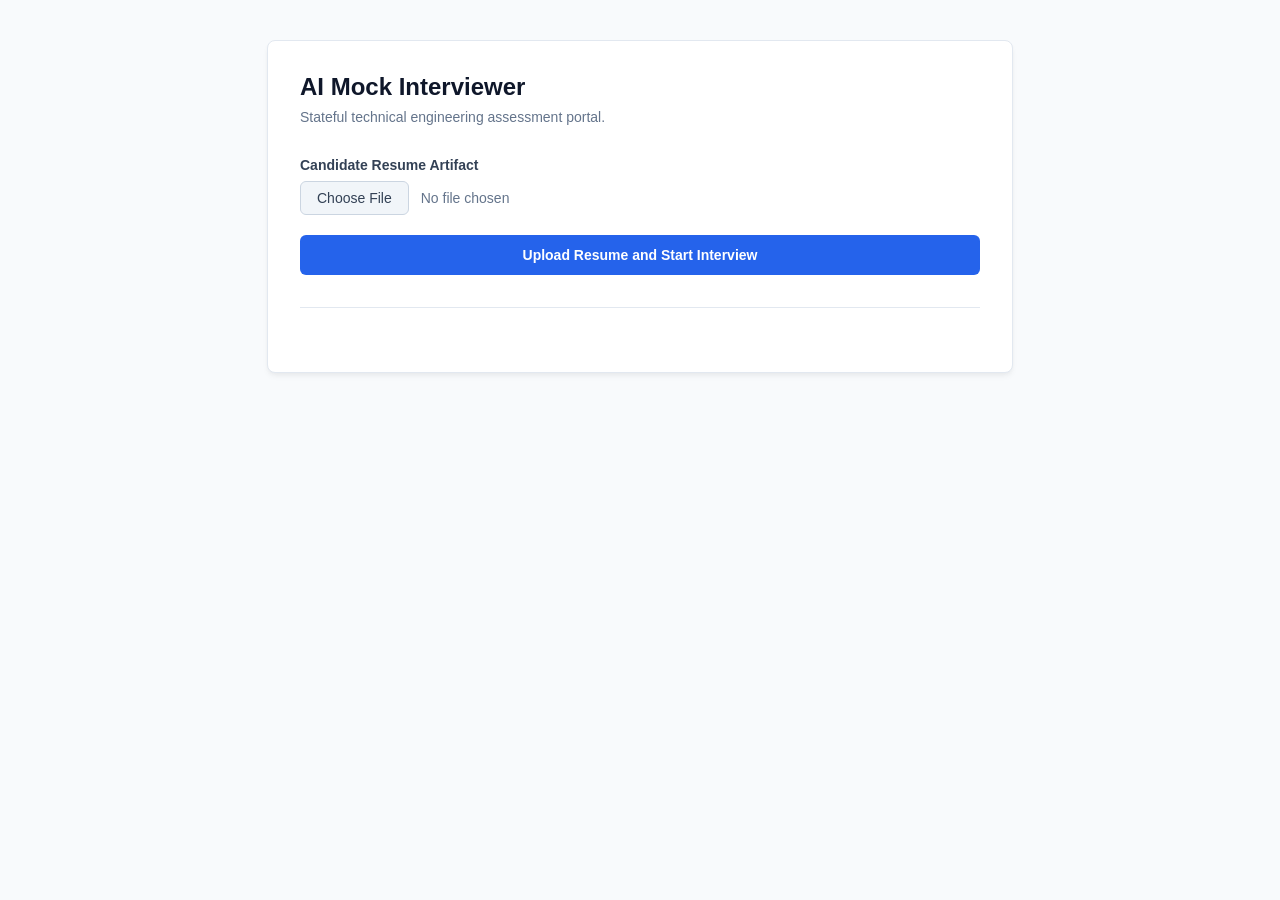
==== index.html @ ad9fdf31 "initial ui foundation" ====
<!DOCTYPE html>
<html lang="en">

<head>
    <meta charset="UTF-8">
    <meta name="viewport" content="width=device-width, initial-scale=1.0">
    <title>AI Mock Interviewer</title>
    <style>
        /* Base Page Setup */
        body {
            font-family: -apple-system, BlinkMacSystemFont, "Segoe UI", Roboto, Helvetica, Arial, sans-serif;
            background-color: #f8fafc;
            color: #1e293b;
            margin: 0;
            padding: 40px 20px;
            display: flex;
            justify-content: center;
        }

        /* Centered Workspace Container */
        .container {
            width: 100%;
            max-width: 680px;
            background-color: #ffffff;
            border: 1px solid #e2e8f0;
            border-radius: 8px;
            box-shadow: 0 4px 6px -1px rgba(0, 0, 0, 0.05), 0 2px 4px -1px rgba(0, 0, 0, 0.03);
            padding: 32px;
        }

        /* Typography */
        h1 {
            color: #0f172a;
            font-size: 24px;
            font-weight: 700;
            margin-top: 0;
            margin-bottom: 8px;
        }

        .subtitle {
            color: #64748b;
            font-size: 14px;
            margin-bottom: 32px;
        }

        h2 {
            color: #1e3a8a;
            font-size: 16px;
            font-weight: 600;
            margin-top: 0;
            margin-bottom: 20px;
            text-transform: uppercase;
            letter-spacing: 0.05em;
        }

        /* Form Layout Mechanics */
        .form-group {
            margin-bottom: 20px;
        }

        label {
            display: block;
            font-size: 14px;
            font-weight: 600;
            color: #334155;
            margin-bottom: 8px;
        }

        /* Form Control Inputs */
        input[type="text"],
        textarea {
            width: 100%;
            padding: 10px 14px;
            border: 1px solid #cbd5e1;
            border-radius: 6px;
            background-color: #ffffff;
            color: #0f172a;
            font-size: 14px;
            box-sizing: border-box;
        }

        input[type="text"]:focus,
        textarea:focus {
            outline: none;
            border-color: #2563eb;
        }

        /* File Upload Area styling */
        input[type="file"] {
            display: block;
            width: 100%;
            font-size: 14px;
            color: #64748b;
        }

        input[type="file"]::file-selector-button {
            border: 1px solid #cbd5e1;
            padding: 8px 16px;
            border-radius: 6px;
            background-color: #f1f5f9;
            color: #334155;
            font-weight: 500;
            cursor: pointer;
            margin-right: 12px;
        }

        input[type="file"]::file-selector-button:hover {
            background-color: #e2e8f0;
        }

        /* Action Buttons */
        .btn-primary {
            width: 100%;
            background-color: #2563eb;
            color: #ffffff;
            border: none;
            padding: 12px 24px;
            font-size: 14px;
            font-weight: 600;
            border-radius: 6px;
            cursor: pointer;
        }

        .btn-primary:hover {
            background-color: #1d4ed8;
        }

        /* Structural Divider */
        hr {
            border: 0;
            height: 1px;
            background-color: #e2e8f0;
            margin: 32px 0;
        }

        /* Active Chat Terminal styling */
        .chat-container {
            border: 1px solid #e2e8f0;
            border-radius: 6px;
            background-color: #f8fafc;
            height: 350px;
            padding: 16px;
            overflow-y: auto;
            margin-bottom: 20px;
        }

        .session-info {
            font-size: 13px;
            color: #64748b;
            margin-bottom: 16px;
            background-color: #eff6ff;
            border: 1px solid #bfdbfe;
            padding: 8px 12px;
            border-radius: 6px;
            display: inline-block;
        }
    </style>
</head>

<body>

    <div class="container">
        <h1>AI Mock Interviewer</h1>
        <div class="subtitle">Stateful technical engineering assessment portal.</div>

        <!-- Setup Step Section -->
        <div id="setup-section">

            <div class="form-group">
                <label for="resume-file">Candidate Resume Artifact</label>
                <input type="file" id="resume-file" accept=".pdf">
            </div>

            <button type="button" class="btn-primary" id="upload-btn">Upload Resume and Start Interview</button>
        </div>

        <hr>





    </div>

</body>

</html>
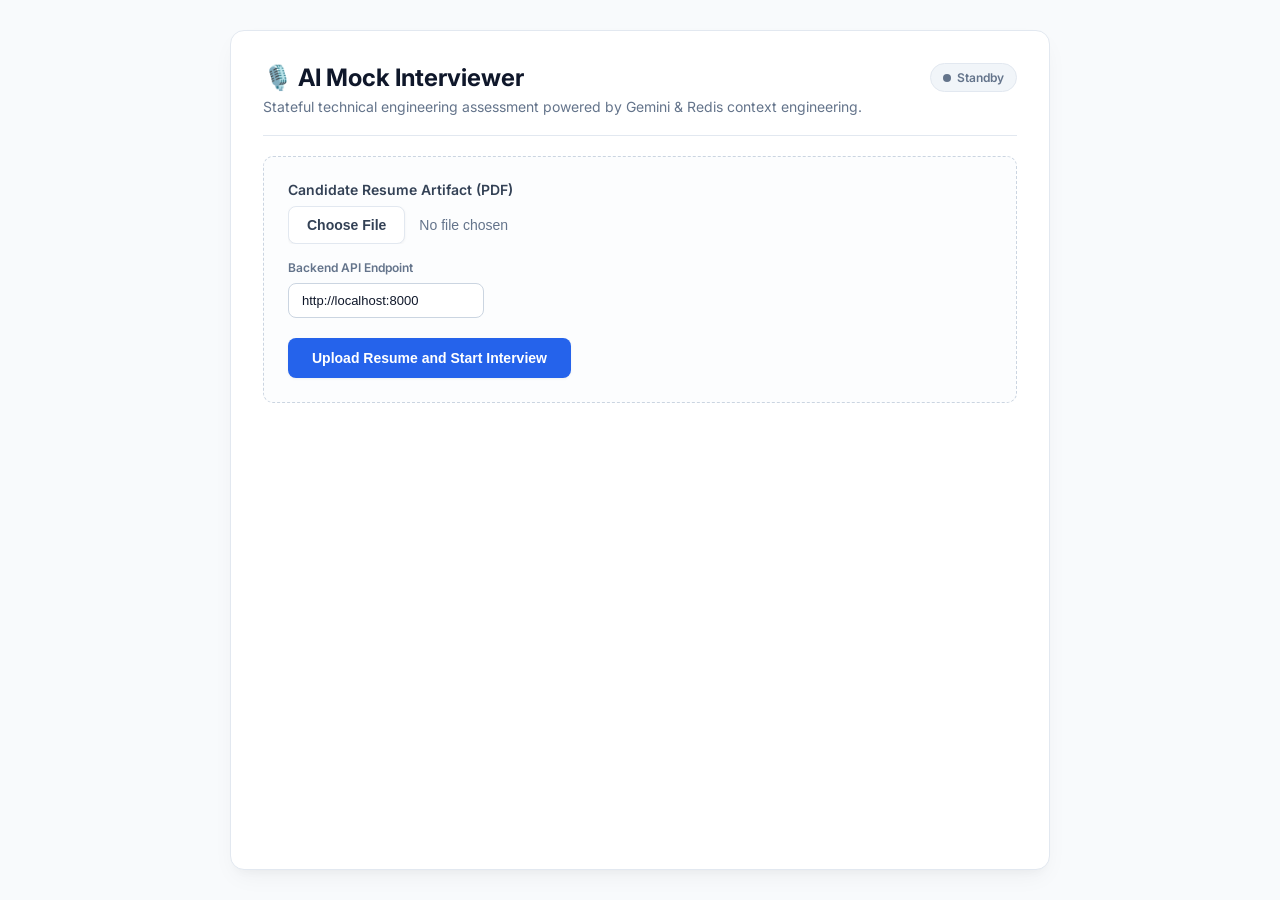
==== commit 6f1d155e: "convert to dynamic interface" ====
--- a/index.html
+++ b/index.html
@@ -4,58 +4,154 @@
 <head>
     <meta charset="UTF-8">
     <meta name="viewport" content="width=device-width, initial-scale=1.0">
-    <title>AI Mock Interviewer</title>
+    <title>AI Mock Interviewer | Stateful Technical Assessment</title>
+    <link rel="preconnect" href="https://fonts.googleapis.com">
+    <link rel="preconnect" href="https://fonts.gstatic.com" crossorigin>
+    <link href="https://fonts.googleapis.com/css2?family=Inter:wght@400;500;600;700&family=JetBrains+Mono:wght@400;500&display=swap" rel="stylesheet">
     <style>
-        /* Base Page Setup */
+        :root {
+            --bg-page: #f8fafc;
+            --card-bg: #ffffff;
+            --text-main: #0f172a;
+            --text-muted: #64748b;
+            --border-color: #e2e8f0;
+            --primary: #2563eb;
+            --primary-hover: #1d4ed8;
+            --primary-light: #eff6ff;
+            --primary-border: #bfdbfe;
+            --accent-green: #10b981;
+            --accent-green-bg: #ecfdf5;
+            --danger: #ef4444;
+            --danger-bg: #fef2f2;
+            --ai-bubble-bg: #ffffff;
+            --user-bubble-bg: #2563eb;
+            --user-bubble-text: #ffffff;
+            --radius-md: 10px;
+            --radius-lg: 14px;
+            --shadow-sm: 0 1px 3px rgba(0, 0, 0, 0.05);
+            --shadow-md: 0 10px 25px -5px rgba(0, 0, 0, 0.05), 0 8px 10px -6px rgba(0, 0, 0, 0.03);
+        }
+
+        * {
+            box-sizing: border-box;
+        }
+
         body {
-            font-family: -apple-system, BlinkMacSystemFont, "Segoe UI", Roboto, Helvetica, Arial, sans-serif;
-            background-color: #f8fafc;
-            color: #1e293b;
+            font-family: 'Inter', -apple-system, BlinkMacSystemFont, "Segoe UI", Roboto, sans-serif;
+            background-color: var(--bg-page);
+            color: var(--text-main);
             margin: 0;
-            padding: 40px 20px;
+            padding: 30px 16px;
             display: flex;
             justify-content: center;
-        }
-
-        /* Centered Workspace Container */
+            min-height: 100vh;
+        }
+
         .container {
             width: 100%;
-            max-width: 680px;
-            background-color: #ffffff;
-            border: 1px solid #e2e8f0;
-            border-radius: 8px;
-            box-shadow: 0 4px 6px -1px rgba(0, 0, 0, 0.05), 0 2px 4px -1px rgba(0, 0, 0, 0.03);
+            max-width: 820px;
+            background-color: var(--card-bg);
+            border: 1px solid var(--border-color);
+            border-radius: var(--radius-lg);
+            box-shadow: var(--shadow-md);
             padding: 32px;
-        }
-
-        /* Typography */
-        h1 {
-            color: #0f172a;
+            display: flex;
+            flex-direction: column;
+            gap: 20px;
+        }
+
+        /* Header Area */
+        .header {
+            display: flex;
+            justify-content: space-between;
+            align-items: flex-start;
+            flex-wrap: wrap;
+            gap: 12px;
+            border-bottom: 1px solid var(--border-color);
+            padding-bottom: 20px;
+        }
+
+        .header-content h1 {
+            color: var(--text-main);
             font-size: 24px;
             font-weight: 700;
-            margin-top: 0;
-            margin-bottom: 8px;
-        }
-
-        .subtitle {
-            color: #64748b;
+            margin: 0 0 6px 0;
+            display: flex;
+            align-items: center;
+            gap: 10px;
+        }
+
+        .header-content .subtitle {
+            color: var(--text-muted);
             font-size: 14px;
-            margin-bottom: 32px;
-        }
-
-        h2 {
-            color: #1e3a8a;
-            font-size: 16px;
+            margin: 0;
+        }
+
+        .status-pill {
+            display: inline-flex;
+            align-items: center;
+            gap: 6px;
+            font-size: 12px;
             font-weight: 600;
-            margin-top: 0;
-            margin-bottom: 20px;
-            text-transform: uppercase;
-            letter-spacing: 0.05em;
-        }
-
-        /* Form Layout Mechanics */
+            padding: 6px 12px;
+            border-radius: 9999px;
+            background: #f1f5f9;
+            color: var(--text-muted);
+            border: 1px solid var(--border-color);
+        }
+
+        .status-pill.connected {
+            background: var(--accent-green-bg);
+            color: #065f46;
+            border-color: #a7f3d0;
+        }
+
+        .status-dot {
+            width: 8px;
+            height: 8px;
+            border-radius: 50%;
+            background-color: currentColor;
+        }
+
+        /* Alert and Notification Box */
+        .alert {
+            padding: 12px 16px;
+            border-radius: var(--radius-md);
+            font-size: 13.5px;
+            display: flex;
+            align-items: center;
+            justify-content: space-between;
+            gap: 12px;
+        }
+
+        .alert.error {
+            background-color: var(--danger-bg);
+            border: 1px solid #fecaca;
+            color: #991b1b;
+        }
+
+        .alert.info {
+            background-color: var(--primary-light);
+            border: 1px solid var(--primary-border);
+            color: #1e40af;
+        }
+
+        /* Setup / Upload Section */
+        #setup-section {
+            background: #fcfdfe;
+            border: 1px dashed #cbd5e1;
+            border-radius: var(--radius-md);
+            padding: 24px;
+            transition: all 0.2s ease;
+        }
+
+        #setup-section.dragover {
+            border-color: var(--primary);
+            background: var(--primary-light);
+        }
+
         .form-group {
-            margin-bottom: 20px;
+            margin-bottom: 16px;
         }
 
         label {
@@ -66,93 +162,455 @@
             margin-bottom: 8px;
         }
 
-        /* Form Control Inputs */
-        input[type="text"],
-        textarea {
-            width: 100%;
-            padding: 10px 14px;
-            border: 1px solid #cbd5e1;
-            border-radius: 6px;
-            background-color: #ffffff;
-            color: #0f172a;
-            font-size: 14px;
-            box-sizing: border-box;
-        }
-
-        input[type="text"]:focus,
-        textarea:focus {
-            outline: none;
-            border-color: #2563eb;
-        }
-
-        /* File Upload Area styling */
+        .file-upload-wrapper {
+            position: relative;
+            display: flex;
+            align-items: center;
+            gap: 12px;
+            flex-wrap: wrap;
+        }
+
         input[type="file"] {
             display: block;
             width: 100%;
             font-size: 14px;
-            color: #64748b;
+            color: var(--text-muted);
         }
 
         input[type="file"]::file-selector-button {
+            border: 1px solid var(--border-color);
+            padding: 10px 18px;
+            border-radius: 8px;
+            background-color: #ffffff;
+            color: #334155;
+            font-weight: 600;
+            cursor: pointer;
+            margin-right: 14px;
+            transition: all 0.15s ease;
+            box-shadow: var(--shadow-sm);
+        }
+
+        input[type="file"]::file-selector-button:hover {
+            background-color: #f1f5f9;
+            border-color: #94a3b8;
+        }
+
+        .api-config-row {
+            display: flex;
+            gap: 12px;
+            margin-top: 12px;
+        }
+
+        .input-text {
+            flex: 1;
+            padding: 9px 13px;
             border: 1px solid #cbd5e1;
-            padding: 8px 16px;
-            border-radius: 6px;
-            background-color: #f1f5f9;
-            color: #334155;
-            font-weight: 500;
-            cursor: pointer;
-            margin-right: 12px;
-        }
-
-        input[type="file"]::file-selector-button:hover {
-            background-color: #e2e8f0;
-        }
-
-        /* Action Buttons */
+            border-radius: 8px;
+            background: #ffffff;
+            font-size: 13px;
+            color: var(--text-main);
+        }
+
+        .input-text:focus {
+            outline: none;
+            border-color: var(--primary);
+            box-shadow: 0 0 0 2px rgba(37, 99, 235, 0.15);
+        }
+
+        /* Buttons */
         .btn-primary {
-            width: 100%;
-            background-color: #2563eb;
+            display: inline-flex;
+            align-items: center;
+            justify-content: center;
+            gap: 8px;
+            background-color: var(--primary);
             color: #ffffff;
             border: none;
             padding: 12px 24px;
             font-size: 14px;
             font-weight: 600;
+            border-radius: 8px;
+            cursor: pointer;
+            transition: all 0.15s ease;
+            box-shadow: var(--shadow-sm);
+        }
+
+        .btn-primary:hover:not(:disabled) {
+            background-color: var(--primary-hover);
+        }
+
+        .btn-primary:disabled {
+            opacity: 0.6;
+            cursor: not-allowed;
+        }
+
+        .btn-secondary {
+            display: inline-flex;
+            align-items: center;
+            gap: 6px;
+            background: #ffffff;
+            border: 1px solid var(--border-color);
+            color: #475569;
+            padding: 8px 14px;
             border-radius: 6px;
+            font-size: 12.5px;
+            font-weight: 600;
             cursor: pointer;
-        }
-
-        .btn-primary:hover {
-            background-color: #1d4ed8;
-        }
-
-        /* Structural Divider */
-        hr {
-            border: 0;
-            height: 1px;
-            background-color: #e2e8f0;
-            margin: 32px 0;
-        }
-
-        /* Active Chat Terminal styling */
+            transition: all 0.15s ease;
+        }
+
+        .btn-secondary:hover {
+            background: #f1f5f9;
+            color: #1e293b;
+        }
+
+        /* Extracted Resume Preview Card */
+        #profile-preview {
+            display: none;
+            background-color: #f8fafc;
+            border: 1px solid var(--border-color);
+            border-radius: var(--radius-md);
+            padding: 18px;
+            margin-top: 8px;
+        }
+
+        .profile-title {
+            font-size: 13px;
+            font-weight: 700;
+            text-transform: uppercase;
+            letter-spacing: 0.05em;
+            color: #1e3a8a;
+            margin-bottom: 8px;
+            display: flex;
+            align-items: center;
+            justify-content: space-between;
+        }
+
+        .profile-summary {
+            font-size: 13.5px;
+            color: #334155;
+            line-height: 1.5;
+            margin-bottom: 12px;
+        }
+
+        .skills-container {
+            display: flex;
+            flex-wrap: wrap;
+            gap: 6px;
+            margin-top: 6px;
+        }
+
+        .skill-tag {
+            background-color: #e0e7ff;
+            color: #3730a3;
+            font-size: 11.5px;
+            font-weight: 600;
+            padding: 3px 9px;
+            border-radius: 6px;
+        }
+
+        /* Chat Workspace */
+        #chat-section {
+            display: none;
+            flex-direction: column;
+            gap: 14px;
+        }
+
+        .session-info {
+            display: flex;
+            justify-content: space-between;
+            align-items: center;
+            font-size: 12.5px;
+            color: #475569;
+            background-color: var(--primary-light);
+            border: 1px solid var(--primary-border);
+            padding: 10px 14px;
+            border-radius: var(--radius-md);
+        }
+
+        .session-meta {
+            display: flex;
+            align-items: center;
+            gap: 12px;
+            flex-wrap: wrap;
+        }
+
+        .badge {
+            background: #ffffff;
+            border: 1px solid #bfdbfe;
+            padding: 3px 8px;
+            border-radius: 4px;
+            font-family: 'JetBrains Mono', monospace;
+            font-size: 11.5px;
+            color: #1e40af;
+        }
+
+        /* Chat Logs Box */
         .chat-container {
-            border: 1px solid #e2e8f0;
-            border-radius: 6px;
+            border: 1px solid var(--border-color);
+            border-radius: var(--radius-md);
             background-color: #f8fafc;
-            height: 350px;
-            padding: 16px;
+            height: 480px;
+            padding: 20px;
             overflow-y: auto;
-            margin-bottom: 20px;
-        }
-
-        .session-info {
+            display: flex;
+            flex-direction: column;
+            gap: 16px;
+            scroll-behavior: smooth;
+        }
+
+        .message-row {
+            display: flex;
+            gap: 12px;
+            max-width: 88%;
+            animation: fadeIn 0.25s ease-out;
+        }
+
+        @keyframes fadeIn {
+            from {
+                opacity: 0;
+                transform: translateY(6px);
+            }
+            to {
+                opacity: 1;
+                transform: translateY(0);
+            }
+        }
+
+        .message-row.user {
+            align-self: flex-end;
+            flex-direction: row-reverse;
+        }
+
+        .message-row.ai {
+            align-self: flex-start;
+        }
+
+        .avatar {
+            width: 34px;
+            height: 34px;
+            border-radius: 50%;
+            display: flex;
+            align-items: center;
+            justify-content: center;
             font-size: 13px;
-            color: #64748b;
-            margin-bottom: 16px;
-            background-color: #eff6ff;
-            border: 1px solid #bfdbfe;
-            padding: 8px 12px;
-            border-radius: 6px;
-            display: inline-block;
+            font-weight: 700;
+            flex-shrink: 0;
+        }
+
+        .avatar.ai-avatar {
+            background: linear-gradient(135deg, #1e3a8a, #2563eb);
+            color: #ffffff;
+            box-shadow: 0 2px 6px rgba(37, 99, 235, 0.25);
+        }
+
+        .avatar.user-avatar {
+            background: #e2e8f0;
+            color: #334155;
+        }
+
+        .message-content {
+            display: flex;
+            flex-direction: column;
+            gap: 4px;
+        }
+
+        .message-sender {
+            font-size: 11.5px;
+            font-weight: 600;
+            color: var(--text-muted);
+            padding: 0 4px;
+        }
+
+        .message-row.user .message-sender {
+            text-align: right;
+        }
+
+        .message-bubble {
+            padding: 14px 18px;
+            border-radius: 12px;
+            font-size: 14px;
+            line-height: 1.6;
+            word-break: break-word;
+        }
+
+        .message-row.ai .message-bubble {
+            background: var(--ai-bubble-bg);
+            color: #1e293b;
+            border: 1px solid var(--border-color);
+            border-top-left-radius: 2px;
+            box-shadow: 0 2px 4px rgba(0, 0, 0, 0.02);
+        }
+
+        .message-row.user .message-bubble {
+            background: var(--user-bubble-bg);
+            color: var(--user-bubble-text);
+            border-top-right-radius: 2px;
+            box-shadow: 0 2px 8px rgba(37, 99, 235, 0.25);
+        }
+
+        /* Message Markdown formatting */
+        .message-bubble p {
+            margin: 0 0 10px 0;
+        }
+
+        .message-bubble p:last-child {
+            margin-bottom: 0;
+        }
+
+        .message-bubble ul,
+        .message-bubble ol {
+            margin: 0 0 10px 0;
+            padding-left: 20px;
+        }
+
+        .message-bubble li {
+            margin-bottom: 4px;
+        }
+
+        .message-bubble code {
+            font-family: 'JetBrains Mono', monospace;
+            font-size: 12.5px;
+            background: rgba(0, 0, 0, 0.06);
+            padding: 2px 6px;
+            border-radius: 4px;
+        }
+
+        .message-row.user .message-bubble code {
+            background: rgba(255, 255, 255, 0.2);
+            color: #ffffff;
+        }
+
+        .message-bubble pre {
+            background: #0f172a;
+            color: #f8fafc;
+            padding: 12px;
+            border-radius: 8px;
+            overflow-x: auto;
+            margin: 8px 0;
+        }
+
+        .message-bubble pre code {
+            background: transparent;
+            padding: 0;
+            color: #f8fafc;
+        }
+
+        /* Typing indicator */
+        .typing-indicator {
+            display: inline-flex;
+            align-items: center;
+            gap: 5px;
+            padding: 12px 18px;
+            background: #ffffff;
+            border: 1px solid var(--border-color);
+            border-radius: 12px;
+            border-top-left-radius: 2px;
+            width: fit-content;
+        }
+
+        .typing-dot {
+            width: 7px;
+            height: 7px;
+            border-radius: 50%;
+            background-color: #94a3b8;
+            animation: bounce 1.4s infinite ease-in-out both;
+        }
+
+        .typing-dot:nth-child(1) {
+            animation-delay: -0.32s;
+        }
+
+        .typing-dot:nth-child(2) {
+            animation-delay: -0.16s;
+        }
+
+        @keyframes bounce {
+            0%, 80%, 100% {
+                transform: scale(0);
+            }
+            40% {
+                transform: scale(1);
+            }
+        }
+
+        /* Input Controls */
+        .input-bar {
+            display: flex;
+            gap: 10px;
+            align-items: flex-end;
+            position: relative;
+        }
+
+        .chat-input {
+            flex: 1;
+            padding: 12px 16px;
+            border: 1px solid #cbd5e1;
+            border-radius: var(--radius-md);
+            background-color: #ffffff;
+            color: var(--text-main);
+            font-size: 14px;
+            font-family: inherit;
+            resize: none;
+            min-height: 48px;
+            max-height: 160px;
+            line-height: 1.5;
+            transition: border-color 0.15s ease;
+        }
+
+        .chat-input:focus {
+            outline: none;
+            border-color: var(--primary);
+            box-shadow: 0 0 0 3px rgba(37, 99, 235, 0.15);
+        }
+
+        .btn-send {
+            background-color: var(--primary);
+            color: #ffffff;
+            border: none;
+            border-radius: var(--radius-md);
+            padding: 12px 22px;
+            height: 48px;
+            font-size: 14px;
+            font-weight: 600;
+            display: inline-flex;
+            align-items: center;
+            gap: 8px;
+            cursor: pointer;
+            transition: all 0.15s ease;
+            box-shadow: var(--shadow-sm);
+        }
+
+        .btn-send:hover:not(:disabled) {
+            background-color: var(--primary-hover);
+        }
+
+        .btn-send:disabled {
+            background-color: #94a3b8;
+            cursor: not-allowed;
+            opacity: 0.7;
+        }
+
+        .hint {
+            font-size: 12px;
+            color: var(--text-muted);
+            margin: 4px 0 0 2px;
+        }
+
+        /* Loading Spinner */
+        .spinner {
+            width: 16px;
+            height: 16px;
+            border: 2px solid rgba(255, 255, 255, 0.3);
+            border-radius: 50%;
+            border-top-color: #ffffff;
+            animation: spin 0.8s linear infinite;
+        }
+
+        @keyframes spin {
+            to {
+                transform: rotate(360deg);
+            }
         }
     </style>
 </head>
@@ -160,28 +618,544 @@
 <body>
 
     <div class="container">
-        <h1>AI Mock Interviewer</h1>
-        <div class="subtitle">Stateful technical engineering assessment portal.</div>
+        <!-- Header -->
+        <header class="header">
+            <div class="header-content">
+                <h1>
+                    <span>🎙️ AI Mock Interviewer</span>
+                </h1>
+                <div class="subtitle">Stateful technical engineering assessment powered by Gemini & Redis context engineering.</div>
+            </div>
+            <div id="connection-pill" class="status-pill">
+                <span class="status-dot"></span>
+                <span id="connection-text">Standby</span>
+            </div>
+        </header>
+
+        <!-- Alert Notification Box -->
+        <div id="alert-box" class="alert error" style="display: none;">
+            <span id="alert-message"></span>
+            <button type="button" class="btn-secondary" onclick="hideAlert()" style="padding: 2px 8px; font-size: 11px;">Dismiss</button>
+        </div>
 
         <!-- Setup Step Section -->
         <div id="setup-section">
-
             <div class="form-group">
-                <label for="resume-file">Candidate Resume Artifact</label>
-                <input type="file" id="resume-file" accept=".pdf">
+                <label for="resume-file">Candidate Resume Artifact (PDF)</label>
+                <div class="file-upload-wrapper">
+                    <input type="file" id="resume-file" accept=".pdf" onchange="onFileSelected(this)">
+                </div>
             </div>
 
-            <button type="button" class="btn-primary" id="upload-btn">Upload Resume and Start Interview</button>
+            <!-- Optional backend endpoint configuration (useful if not running on default port) -->
+            <div class="form-group" style="margin-bottom: 20px;">
+                <label for="api-base-url" style="font-size: 12px; color: var(--text-muted);">Backend API Endpoint</label>
+                <input type="text" id="api-base-url" class="input-text" value="http://localhost:8000" placeholder="http://localhost:8000">
+            </div>
+
+            <button type="button" class="btn-primary" id="upload-btn" onclick="startInterviewSession()">
+                <span id="upload-btn-text">Upload Resume and Start Interview</span>
+            </button>
         </div>
 
-        <hr>
-
-
-
-
-
+        <!-- Structured Profile Summary (Revealed after upload) -->
+        <div id="profile-preview">
+            <div class="profile-title">
+                <span>📄 Extracted Resume Profile</span>
+                <span id="profile-status-badge" class="badge" style="background:#e0f2fe; color:#0369a1; border-color:#bae6fd;">Redis Context Saved</span>
+            </div>
+            <div id="profile-summary" class="profile-summary"></div>
+            <div style="font-size: 12px; font-weight: 600; color: #475569; margin-bottom: 4px;">Identified Key Skills:</div>
+            <div id="profile-skills" class="skills-container"></div>
+        </div>
+
+        <!-- Active Chat Terminal -->
+        <div id="chat-section">
+            <div class="session-info">
+                <div class="session-meta">
+                    <strong>Active Interview</strong>
+                    <span>Session: <span id="session-id-display" class="badge">--</span></span>
+                    <span>Persona: <strong>Senior Engineering Manager</strong></span>
+                </div>
+                <button type="button" class="btn-secondary" onclick="resetInterviewSession()">New Session</button>
+            </div>
+
+            <!-- Messages Window -->
+            <div class="chat-container" id="chat-window">
+                <!-- Messages appended dynamically here -->
+            </div>
+
+            <!-- Input Bar -->
+            <div class="input-bar">
+                <textarea 
+                    id="user-input" 
+                    class="chat-input" 
+                    placeholder="Type your response to the interviewer... (Press Enter to send, Shift+Enter for newline)"
+                    rows="1"
+                    onkeydown="handleInputKeydown(event)"
+                    oninput="autoResizeTextarea(this)"></textarea>
+                <button type="button" class="btn-send" id="send-btn" onclick="sendMessage()">
+                    <span>Send</span>
+                    <svg width="16" height="16" viewBox="0 0 24 24" fill="none" stroke="currentColor" stroke-width="2" stroke-linecap="round" stroke-linejoin="round">
+                        <line x1="22" y1="2" x2="11" y2="13"></line>
+                        <polygon points="22 2 15 22 11 13 2 9 22 2"></polygon>
+                    </svg>
+                </button>
+            </div>
+            <div class="hint">Press <strong>Enter</strong> to submit your response. <strong>Shift + Enter</strong> adds a line break.</div>
+        </div>
     </div>
 
+    <!-- Frontend Orchestration Script -->
+    <script>
+        // Stateful interview session variables matching app.py context engineering
+        let currentConversationId = null;
+        let lastMessageId = null;
+        let isProcessing = false;
+
+        // Get base URL for the FastAPI backend
+        function getApiBaseUrl() {
+            const inputVal = document.getElementById('api-base-url').value.trim();
+            if (inputVal) {
+                return inputVal.replace(/\/+$/, '');
+            }
+            if (window.location.protocol === 'http:' || window.location.protocol === 'https:') {
+                return window.location.origin;
+            }
+            return 'http://localhost:8000';
+        }
+
+        // Show/hide error and notice banners
+        function showAlert(message, type = 'error') {
+            const alertBox = document.getElementById('alert-box');
+            const alertMsg = document.getElementById('alert-message');
+            alertBox.className = `alert ${type}`;
+            alertMsg.textContent = message;
+            alertBox.style.display = 'flex';
+        }
+
+        function hideAlert() {
+            document.getElementById('alert-box').style.display = 'none';
+        }
+
+        function onFileSelected(input) {
+            hideAlert();
+            if (input.files && input.files[0]) {
+                const file = input.files[0];
+                if (!file.name.toLowerCase().endsWith('.pdf')) {
+                    showAlert('Only PDF files are supported. Please select a valid .pdf file.');
+                    input.value = '';
+                }
+            }
+        }
+
+        // Auto-expand textarea with typing
+        function autoResizeTextarea(textarea) {
+            textarea.style.height = 'auto';
+            textarea.style.height = Math.min(textarea.scrollHeight, 160) + 'px';
+        }
+
+        // Handle Enter key for rapid sending
+        function handleInputKeydown(event) {
+            if (event.key === 'Enter' && !event.shiftKey) {
+                event.preventDefault();
+                sendMessage();
+            }
+        }
+
+        // Step 1: Upload resume PDF to POST /resume/upload
+        async function startInterviewSession() {
+            hideAlert();
+            const fileInput = document.getElementById('resume-file');
+            const uploadBtn = document.getElementById('upload-btn');
+            const uploadBtnText = document.getElementById('upload-btn-text');
+            const apiBase = getApiBaseUrl();
+
+            if (!fileInput.files || fileInput.files.length === 0) {
+                showAlert('Please choose a PDF resume file to upload.');
+                return;
+            }
+
+            const file = fileInput.files[0];
+            if (!file.name.toLowerCase().endsWith('.pdf')) {
+                showAlert('Please select a PDF file (.pdf extension).');
+                return;
+            }
+
+            // UI state: uploading
+            uploadBtn.disabled = true;
+            uploadBtnText.innerHTML = '<span class="spinner"></span> Extracting & Analyzing Resume with Gemini...';
+            updateConnectionStatus('Analyzing Resume...', false);
+
+            const formData = new FormData();
+            formData.append('file', file);
+
+            try {
+                const response = await fetch(`${apiBase}/resume/upload`, {
+                    method: 'POST',
+                    body: formData
+                });
+
+                if (!response.ok) {
+                    let errDetail = 'Failed to process resume';
+                    try {
+                        const errJson = await response.json();
+                        errDetail = errJson.detail || errDetail;
+                    } catch (e) {
+                        errDetail = `HTTP Error ${response.status}: ${response.statusText}`;
+                    }
+                    throw new Error(errDetail);
+                }
+
+                const data = await response.json();
+                currentConversationId = data.conversation_id;
+                lastMessageId = null;
+
+                // Render structured resume profile
+                renderProfilePreview(data.extracted_data);
+
+                // Update session indicators
+                document.getElementById('session-id-display').textContent = currentConversationId;
+                updateConnectionStatus('Redis Context Active', true);
+
+                // Reveal chat workspace
+                document.getElementById('chat-section').style.display = 'flex';
+                document.getElementById('setup-section').style.display = 'none';
+
+                // Automatically kick off the interview with the Senior Backend Engineering Manager
+                await triggerInterviewKickoff();
+
+            } catch (err) {
+                console.error('Upload failed:', err);
+                showAlert(`Connection/Upload Error: ${err.message}. Make sure app.py is running on ${apiBase} and Docker Redis is online.`);
+                updateConnectionStatus('Connection Error', false);
+            } finally {
+                uploadBtn.disabled = false;
+                uploadBtnText.textContent = 'Upload Resume and Start Interview';
+            }
+        }
+
+        // Kickoff the interview dialogue after resume parsing
+        async function triggerInterviewKickoff() {
+            // Show typing indicator in chat window
+            showTypingIndicator();
+            const apiBase = getApiBaseUrl();
+
+            const initialPrompt = "Hello. I have submitted my resume and I'm ready to begin the technical interview.";
+
+            try {
+                const response = await fetch(`${apiBase}/chat`, {
+                    method: 'POST',
+                    headers: { 'Content-Type': 'application/json' },
+                    body: JSON.stringify({
+                        conversation_id: currentConversationId,
+                        message: initialPrompt,
+                        parent_id: null
+                    })
+                });
+
+                removeTypingIndicator();
+
+                if (!response.ok) {
+                    const err = await response.json().catch(() => ({ detail: 'Failed to start interview.' }));
+                    throw new Error(err.detail || 'Initial chat request failed');
+                }
+
+                const data = await response.json();
+                lastMessageId = data.message_id;
+
+                // Display interviewer's opening question
+                appendMessage('ai', data.response);
+                document.getElementById('user-input').focus();
+
+            } catch (err) {
+                removeTypingIndicator();
+                console.error('Kickoff chat failed:', err);
+                showAlert(`Failed to initiate conversation with Interviewer: ${err.message}`);
+            }
+        }
+
+        // Step 2: Send user chat message to POST /chat
+        async function sendMessage() {
+            if (isProcessing) return;
+
+            const inputEl = document.getElementById('user-input');
+            const messageText = inputEl.value.trim();
+            const sendBtn = document.getElementById('send-btn');
+            const apiBase = getApiBaseUrl();
+
+            if (!messageText) return;
+            if (!currentConversationId) {
+                showAlert('No active interview session found. Please upload a resume first.');
+                return;
+            }
+
+            hideAlert();
+
+            // Display user message in chat immediately
+            appendMessage('user', messageText);
+            inputEl.value = '';
+            autoResizeTextarea(inputEl);
+
+            // Set loading state
+            isProcessing = true;
+            sendBtn.disabled = true;
+            showTypingIndicator();
+
+            try {
+                const payload = {
+                    conversation_id: currentConversationId,
+                    message: messageText,
+                    parent_id: lastMessageId
+                };
+
+                const response = await fetch(`${apiBase}/chat`, {
+                    method: 'POST',
+                    headers: { 'Content-Type': 'application/json' },
+                    body: JSON.stringify(payload)
+                });
+
+                removeTypingIndicator();
+
+                if (!response.ok) {
+                    let errDetail = 'Chat request failed';
+                    try {
+                        const errData = await response.json();
+                        errDetail = errData.detail || errDetail;
+                    } catch (e) {
+                        errDetail = `HTTP ${response.status}: ${response.statusText}`;
+                    }
+                    throw new Error(errDetail);
+                }
+
+                const data = await response.json();
+                lastMessageId = data.message_id;
+
+                // Render interviewer's response
+                appendMessage('ai', data.response);
+
+            } catch (err) {
+                removeTypingIndicator();
+                console.error('Chat error:', err);
+                showAlert(`Interviewer response error: ${err.message}`);
+            } finally {
+                isProcessing = false;
+                sendBtn.disabled = false;
+                inputEl.focus();
+            }
+        }
+
+        // Render structured candidate resume overview
+        function renderProfilePreview(data) {
+            if (!data) return;
+            const previewCard = document.getElementById('profile-preview');
+            const summaryEl = document.getElementById('profile-summary');
+            const skillsEl = document.getElementById('profile-skills');
+
+            summaryEl.textContent = data.summary || 'Summary generated from candidate resume.';
+            skillsEl.innerHTML = '';
+
+            const skills = data.skills || [];
+            if (skills.length > 0) {
+                skills.forEach(skill => {
+                    const tag = document.createElement('span');
+                    tag.className = 'skill-tag';
+                    tag.textContent = skill;
+                    skillsEl.appendChild(tag);
+                });
+            } else {
+                skillsEl.innerHTML = '<span style="font-size: 12px; color: #94a3b8;">No skills parsed.</span>';
+            }
+
+            previewCard.style.display = 'block';
+        }
+
+        // Append message bubbles to chat container
+        function appendMessage(role, text) {
+            const chatWindow = document.getElementById('chat-window');
+
+            const messageRow = document.createElement('div');
+            messageRow.className = `message-row ${role}`;
+
+            const avatar = document.createElement('div');
+            avatar.className = `avatar ${role === 'user' ? 'user-avatar' : 'ai-avatar'}`;
+            avatar.textContent = role === 'user' ? 'ME' : 'AI';
+
+            const contentWrapper = document.createElement('div');
+            contentWrapper.className = 'message-content';
+
+            const senderLabel = document.createElement('div');
+            senderLabel.className = 'message-sender';
+            senderLabel.textContent = role === 'user' ? 'Candidate' : 'Engineering Manager';
+
+            const bubble = document.createElement('div');
+            bubble.className = 'message-bubble';
+            bubble.innerHTML = formatMarkdown(text);
+
+            contentWrapper.appendChild(senderLabel);
+            contentWrapper.appendChild(bubble);
+
+            messageRow.appendChild(avatar);
+            messageRow.appendChild(contentWrapper);
+
+            chatWindow.appendChild(messageRow);
+            chatWindow.scrollTop = chatWindow.scrollHeight;
+        }
+
+        // Typing indicator management
+        function showTypingIndicator() {
+            removeTypingIndicator();
+            const chatWindow = document.getElementById('chat-window');
+
+            const row = document.createElement('div');
+            row.className = 'message-row ai';
+            row.id = 'typing-indicator-row';
+
+            const avatar = document.createElement('div');
+            avatar.className = 'avatar ai-avatar';
+            avatar.textContent = 'AI';
+
+            const contentWrapper = document.createElement('div');
+            contentWrapper.className = 'message-content';
+
+            const senderLabel = document.createElement('div');
+            senderLabel.className = 'message-sender';
+            senderLabel.textContent = 'Engineering Manager is evaluating...';
+
+            const indicator = document.createElement('div');
+            indicator.className = 'typing-indicator';
+            indicator.innerHTML = '<span class="typing-dot"></span><span class="typing-dot"></span><span class="typing-dot"></span>';
+
+            contentWrapper.appendChild(senderLabel);
+            contentWrapper.appendChild(indicator);
+
+            row.appendChild(avatar);
+            row.appendChild(contentWrapper);
+
+            chatWindow.appendChild(row);
+            chatWindow.scrollTop = chatWindow.scrollHeight;
+        }
+
+        function removeTypingIndicator() {
+            const existing = document.getElementById('typing-indicator-row');
+            if (existing) {
+                existing.remove();
+            }
+        }
+
+        // Status pill indicator
+        function updateConnectionStatus(text, isConnected) {
+            const pill = document.getElementById('connection-pill');
+            const label = document.getElementById('connection-text');
+            label.textContent = text;
+            if (isConnected) {
+                pill.classList.add('connected');
+            } else {
+                pill.classList.remove('connected');
+            }
+        }
+
+        // Restart session
+        function resetInterviewSession() {
+            if (confirm('Start a new interview session? This will reset the current dialogue view.')) {
+                currentConversationId = null;
+                lastMessageId = null;
+                document.getElementById('chat-window').innerHTML = '';
+                document.getElementById('chat-section').style.display = 'none';
+                document.getElementById('profile-preview').style.display = 'none';
+                document.getElementById('setup-section').style.display = 'block';
+                document.getElementById('resume-file').value = '';
+                updateConnectionStatus('Standby', false);
+                hideAlert();
+            }
+        }
+
+        // Clean markdown formatter to nicely render AI's questions, bullet points, and code
+        function formatMarkdown(text) {
+            if (!text) return '';
+
+            // Escape HTML entities to prevent injection
+            let escaped = text
+                .replace(/&/g, '&amp;')
+                .replace(/</g, '&lt;')
+                .replace(/>/g, '&gt;');
+
+            // Code blocks: ```code```
+            escaped = escaped.replace(/```([\s\S]*?)```/g, function (match, code) {
+                return '<pre><code>' + code.trim() + '</code></pre>';
+            });
+
+            // Inline code: `code`
+            escaped = escaped.replace(/`([^`]+)`/g, '<code>$1</code>');
+
+            // Bold: **text**
+            escaped = escaped.replace(/\*\*([^*]+)\*\*/g, '<strong>$1</strong>');
+
+            // Italic: *text*
+            escaped = escaped.replace(/\*([^*]+)\*/g, '<em>$1</em>');
+
+            // Split into paragraphs / lines
+            const lines = escaped.split('\n');
+            let formatted = '';
+            let inList = false;
+
+            for (let i = 0; i < lines.length; i++) {
+                const line = lines[i].trim();
+
+                if (line.startsWith('- ') || line.startsWith('* ')) {
+                    if (!inList) {
+                        formatted += '<ul>';
+                        inList = true;
+                    }
+                    formatted += '<li>' + line.substring(2) + '</li>';
+                } else {
+                    if (inList) {
+                        formatted += '</ul>';
+                        inList = false;
+                    }
+                    if (line.length > 0) {
+                        if (!line.startsWith('<pre>') && !line.endsWith('</pre>')) {
+                            formatted += '<p>' + line + '</p>';
+                        } else {
+                            formatted += line;
+                        }
+                    }
+                }
+            }
+
+            if (inList) {
+                formatted += '</ul>';
+            }
+
+            return formatted || escaped;
+        }
+
+        // Drag & drop support for PDF upload
+        const setupSection = document.getElementById('setup-section');
+        ['dragenter', 'dragover'].forEach(eventName => {
+            setupSection.addEventListener(eventName, (e) => {
+                e.preventDefault();
+                setupSection.classList.add('dragover');
+            }, false);
+        });
+
+        ['dragleave', 'drop'].forEach(eventName => {
+            setupSection.addEventListener(eventName, (e) => {
+                e.preventDefault();
+                setupSection.classList.remove('dragover');
+            }, false);
+        });
+
+        setupSection.addEventListener('drop', (e) => {
+            const dt = e.dataTransfer;
+            const files = dt.files;
+            if (files && files.length > 0) {
+                const fileInput = document.getElementById('resume-file');
+                fileInput.files = files;
+                onFileSelected(fileInput);
+            }
+        });
+    </script>
 </body>
 
 </html>
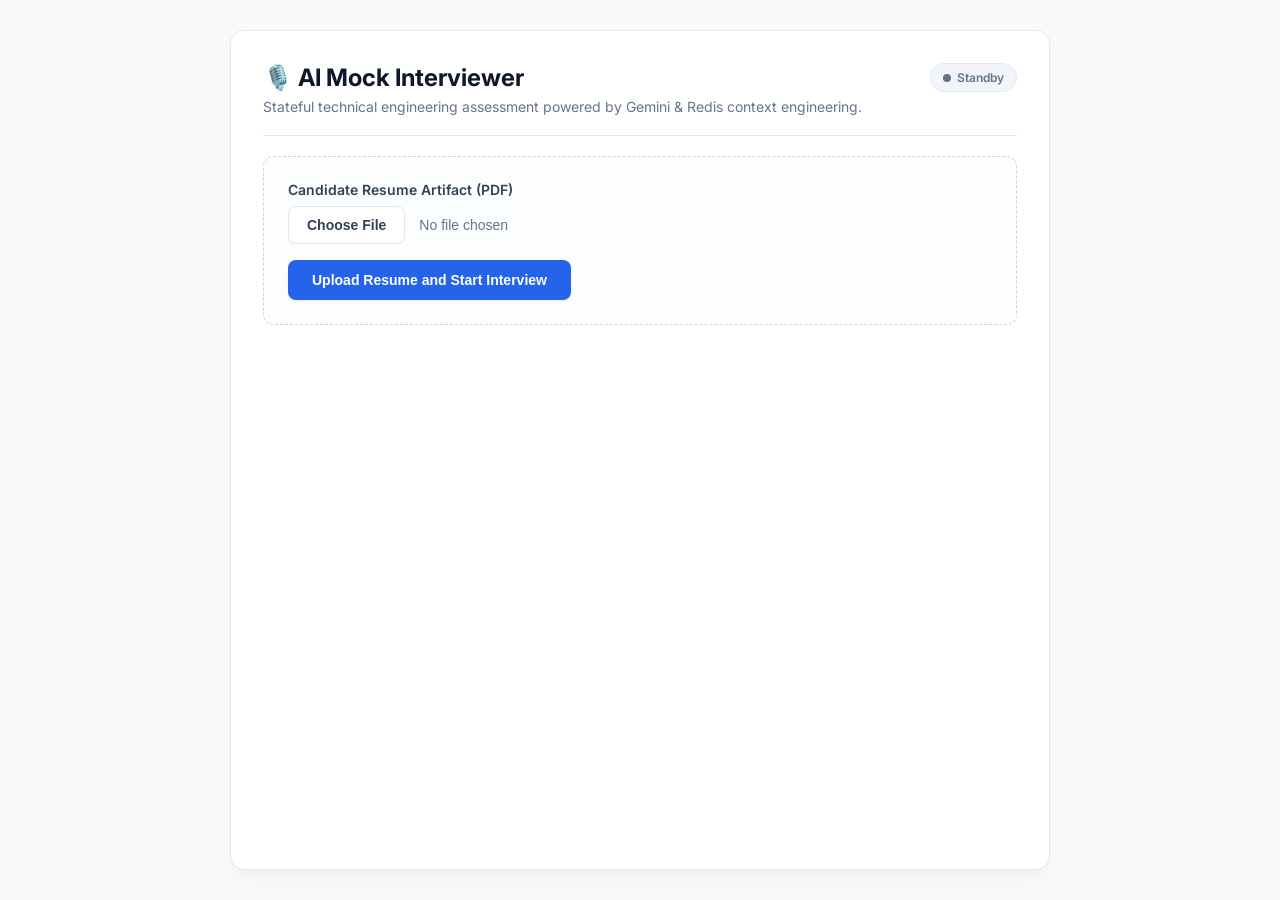
==== commit 16df43d0: "api integration" ====
--- a/index.html
+++ b/index.html
@@ -5,614 +5,14 @@
     <meta charset="UTF-8">
     <meta name="viewport" content="width=device-width, initial-scale=1.0">
     <title>AI Mock Interviewer | Stateful Technical Assessment</title>
+
+    <!-- Google Fonts -->
     <link rel="preconnect" href="https://fonts.googleapis.com">
     <link rel="preconnect" href="https://fonts.gstatic.com" crossorigin>
     <link href="https://fonts.googleapis.com/css2?family=Inter:wght@400;500;600;700&family=JetBrains+Mono:wght@400;500&display=swap" rel="stylesheet">
-    <style>
-        :root {
-            --bg-page: #f8fafc;
-            --card-bg: #ffffff;
-            --text-main: #0f172a;
-            --text-muted: #64748b;
-            --border-color: #e2e8f0;
-            --primary: #2563eb;
-            --primary-hover: #1d4ed8;
-            --primary-light: #eff6ff;
-            --primary-border: #bfdbfe;
-            --accent-green: #10b981;
-            --accent-green-bg: #ecfdf5;
-            --danger: #ef4444;
-            --danger-bg: #fef2f2;
-            --ai-bubble-bg: #ffffff;
-            --user-bubble-bg: #2563eb;
-            --user-bubble-text: #ffffff;
-            --radius-md: 10px;
-            --radius-lg: 14px;
-            --shadow-sm: 0 1px 3px rgba(0, 0, 0, 0.05);
-            --shadow-md: 0 10px 25px -5px rgba(0, 0, 0, 0.05), 0 8px 10px -6px rgba(0, 0, 0, 0.03);
-        }
 
-        * {
-            box-sizing: border-box;
-        }
-
-        body {
-            font-family: 'Inter', -apple-system, BlinkMacSystemFont, "Segoe UI", Roboto, sans-serif;
-            background-color: var(--bg-page);
-            color: var(--text-main);
-            margin: 0;
-            padding: 30px 16px;
-            display: flex;
-            justify-content: center;
-            min-height: 100vh;
-        }
-
-        .container {
-            width: 100%;
-            max-width: 820px;
-            background-color: var(--card-bg);
-            border: 1px solid var(--border-color);
-            border-radius: var(--radius-lg);
-            box-shadow: var(--shadow-md);
-            padding: 32px;
-            display: flex;
-            flex-direction: column;
-            gap: 20px;
-        }
-
-        /* Header Area */
-        .header {
-            display: flex;
-            justify-content: space-between;
-            align-items: flex-start;
-            flex-wrap: wrap;
-            gap: 12px;
-            border-bottom: 1px solid var(--border-color);
-            padding-bottom: 20px;
-        }
-
-        .header-content h1 {
-            color: var(--text-main);
-            font-size: 24px;
-            font-weight: 700;
-            margin: 0 0 6px 0;
-            display: flex;
-            align-items: center;
-            gap: 10px;
-        }
-
-        .header-content .subtitle {
-            color: var(--text-muted);
-            font-size: 14px;
-            margin: 0;
-        }
-
-        .status-pill {
-            display: inline-flex;
-            align-items: center;
-            gap: 6px;
-            font-size: 12px;
-            font-weight: 600;
-            padding: 6px 12px;
-            border-radius: 9999px;
-            background: #f1f5f9;
-            color: var(--text-muted);
-            border: 1px solid var(--border-color);
-        }
-
-        .status-pill.connected {
-            background: var(--accent-green-bg);
-            color: #065f46;
-            border-color: #a7f3d0;
-        }
-
-        .status-dot {
-            width: 8px;
-            height: 8px;
-            border-radius: 50%;
-            background-color: currentColor;
-        }
-
-        /* Alert and Notification Box */
-        .alert {
-            padding: 12px 16px;
-            border-radius: var(--radius-md);
-            font-size: 13.5px;
-            display: flex;
-            align-items: center;
-            justify-content: space-between;
-            gap: 12px;
-        }
-
-        .alert.error {
-            background-color: var(--danger-bg);
-            border: 1px solid #fecaca;
-            color: #991b1b;
-        }
-
-        .alert.info {
-            background-color: var(--primary-light);
-            border: 1px solid var(--primary-border);
-            color: #1e40af;
-        }
-
-        /* Setup / Upload Section */
-        #setup-section {
-            background: #fcfdfe;
-            border: 1px dashed #cbd5e1;
-            border-radius: var(--radius-md);
-            padding: 24px;
-            transition: all 0.2s ease;
-        }
-
-        #setup-section.dragover {
-            border-color: var(--primary);
-            background: var(--primary-light);
-        }
-
-        .form-group {
-            margin-bottom: 16px;
-        }
-
-        label {
-            display: block;
-            font-size: 14px;
-            font-weight: 600;
-            color: #334155;
-            margin-bottom: 8px;
-        }
-
-        .file-upload-wrapper {
-            position: relative;
-            display: flex;
-            align-items: center;
-            gap: 12px;
-            flex-wrap: wrap;
-        }
-
-        input[type="file"] {
-            display: block;
-            width: 100%;
-            font-size: 14px;
-            color: var(--text-muted);
-        }
-
-        input[type="file"]::file-selector-button {
-            border: 1px solid var(--border-color);
-            padding: 10px 18px;
-            border-radius: 8px;
-            background-color: #ffffff;
-            color: #334155;
-            font-weight: 600;
-            cursor: pointer;
-            margin-right: 14px;
-            transition: all 0.15s ease;
-            box-shadow: var(--shadow-sm);
-        }
-
-        input[type="file"]::file-selector-button:hover {
-            background-color: #f1f5f9;
-            border-color: #94a3b8;
-        }
-
-        .api-config-row {
-            display: flex;
-            gap: 12px;
-            margin-top: 12px;
-        }
-
-        .input-text {
-            flex: 1;
-            padding: 9px 13px;
-            border: 1px solid #cbd5e1;
-            border-radius: 8px;
-            background: #ffffff;
-            font-size: 13px;
-            color: var(--text-main);
-        }
-
-        .input-text:focus {
-            outline: none;
-            border-color: var(--primary);
-            box-shadow: 0 0 0 2px rgba(37, 99, 235, 0.15);
-        }
-
-        /* Buttons */
-        .btn-primary {
-            display: inline-flex;
-            align-items: center;
-            justify-content: center;
-            gap: 8px;
-            background-color: var(--primary);
-            color: #ffffff;
-            border: none;
-            padding: 12px 24px;
-            font-size: 14px;
-            font-weight: 600;
-            border-radius: 8px;
-            cursor: pointer;
-            transition: all 0.15s ease;
-            box-shadow: var(--shadow-sm);
-        }
-
-        .btn-primary:hover:not(:disabled) {
-            background-color: var(--primary-hover);
-        }
-
-        .btn-primary:disabled {
-            opacity: 0.6;
-            cursor: not-allowed;
-        }
-
-        .btn-secondary {
-            display: inline-flex;
-            align-items: center;
-            gap: 6px;
-            background: #ffffff;
-            border: 1px solid var(--border-color);
-            color: #475569;
-            padding: 8px 14px;
-            border-radius: 6px;
-            font-size: 12.5px;
-            font-weight: 600;
-            cursor: pointer;
-            transition: all 0.15s ease;
-        }
-
-        .btn-secondary:hover {
-            background: #f1f5f9;
-            color: #1e293b;
-        }
-
-        /* Extracted Resume Preview Card */
-        #profile-preview {
-            display: none;
-            background-color: #f8fafc;
-            border: 1px solid var(--border-color);
-            border-radius: var(--radius-md);
-            padding: 18px;
-            margin-top: 8px;
-        }
-
-        .profile-title {
-            font-size: 13px;
-            font-weight: 700;
-            text-transform: uppercase;
-            letter-spacing: 0.05em;
-            color: #1e3a8a;
-            margin-bottom: 8px;
-            display: flex;
-            align-items: center;
-            justify-content: space-between;
-        }
-
-        .profile-summary {
-            font-size: 13.5px;
-            color: #334155;
-            line-height: 1.5;
-            margin-bottom: 12px;
-        }
-
-        .skills-container {
-            display: flex;
-            flex-wrap: wrap;
-            gap: 6px;
-            margin-top: 6px;
-        }
-
-        .skill-tag {
-            background-color: #e0e7ff;
-            color: #3730a3;
-            font-size: 11.5px;
-            font-weight: 600;
-            padding: 3px 9px;
-            border-radius: 6px;
-        }
-
-        /* Chat Workspace */
-        #chat-section {
-            display: none;
-            flex-direction: column;
-            gap: 14px;
-        }
-
-        .session-info {
-            display: flex;
-            justify-content: space-between;
-            align-items: center;
-            font-size: 12.5px;
-            color: #475569;
-            background-color: var(--primary-light);
-            border: 1px solid var(--primary-border);
-            padding: 10px 14px;
-            border-radius: var(--radius-md);
-        }
-
-        .session-meta {
-            display: flex;
-            align-items: center;
-            gap: 12px;
-            flex-wrap: wrap;
-        }
-
-        .badge {
-            background: #ffffff;
-            border: 1px solid #bfdbfe;
-            padding: 3px 8px;
-            border-radius: 4px;
-            font-family: 'JetBrains Mono', monospace;
-            font-size: 11.5px;
-            color: #1e40af;
-        }
-
-        /* Chat Logs Box */
-        .chat-container {
-            border: 1px solid var(--border-color);
-            border-radius: var(--radius-md);
-            background-color: #f8fafc;
-            height: 480px;
-            padding: 20px;
-            overflow-y: auto;
-            display: flex;
-            flex-direction: column;
-            gap: 16px;
-            scroll-behavior: smooth;
-        }
-
-        .message-row {
-            display: flex;
-            gap: 12px;
-            max-width: 88%;
-            animation: fadeIn 0.25s ease-out;
-        }
-
-        @keyframes fadeIn {
-            from {
-                opacity: 0;
-                transform: translateY(6px);
-            }
-            to {
-                opacity: 1;
-                transform: translateY(0);
-            }
-        }
-
-        .message-row.user {
-            align-self: flex-end;
-            flex-direction: row-reverse;
-        }
-
-        .message-row.ai {
-            align-self: flex-start;
-        }
-
-        .avatar {
-            width: 34px;
-            height: 34px;
-            border-radius: 50%;
-            display: flex;
-            align-items: center;
-            justify-content: center;
-            font-size: 13px;
-            font-weight: 700;
-            flex-shrink: 0;
-        }
-
-        .avatar.ai-avatar {
-            background: linear-gradient(135deg, #1e3a8a, #2563eb);
-            color: #ffffff;
-            box-shadow: 0 2px 6px rgba(37, 99, 235, 0.25);
-        }
-
-        .avatar.user-avatar {
-            background: #e2e8f0;
-            color: #334155;
-        }
-
-        .message-content {
-            display: flex;
-            flex-direction: column;
-            gap: 4px;
-        }
-
-        .message-sender {
-            font-size: 11.5px;
-            font-weight: 600;
-            color: var(--text-muted);
-            padding: 0 4px;
-        }
-
-        .message-row.user .message-sender {
-            text-align: right;
-        }
-
-        .message-bubble {
-            padding: 14px 18px;
-            border-radius: 12px;
-            font-size: 14px;
-            line-height: 1.6;
-            word-break: break-word;
-        }
-
-        .message-row.ai .message-bubble {
-            background: var(--ai-bubble-bg);
-            color: #1e293b;
-            border: 1px solid var(--border-color);
-            border-top-left-radius: 2px;
-            box-shadow: 0 2px 4px rgba(0, 0, 0, 0.02);
-        }
-
-        .message-row.user .message-bubble {
-            background: var(--user-bubble-bg);
-            color: var(--user-bubble-text);
-            border-top-right-radius: 2px;
-            box-shadow: 0 2px 8px rgba(37, 99, 235, 0.25);
-        }
-
-        /* Message Markdown formatting */
-        .message-bubble p {
-            margin: 0 0 10px 0;
-        }
-
-        .message-bubble p:last-child {
-            margin-bottom: 0;
-        }
-
-        .message-bubble ul,
-        .message-bubble ol {
-            margin: 0 0 10px 0;
-            padding-left: 20px;
-        }
-
-        .message-bubble li {
-            margin-bottom: 4px;
-        }
-
-        .message-bubble code {
-            font-family: 'JetBrains Mono', monospace;
-            font-size: 12.5px;
-            background: rgba(0, 0, 0, 0.06);
-            padding: 2px 6px;
-            border-radius: 4px;
-        }
-
-        .message-row.user .message-bubble code {
-            background: rgba(255, 255, 255, 0.2);
-            color: #ffffff;
-        }
-
-        .message-bubble pre {
-            background: #0f172a;
-            color: #f8fafc;
-            padding: 12px;
-            border-radius: 8px;
-            overflow-x: auto;
-            margin: 8px 0;
-        }
-
-        .message-bubble pre code {
-            background: transparent;
-            padding: 0;
-            color: #f8fafc;
-        }
-
-        /* Typing indicator */
-        .typing-indicator {
-            display: inline-flex;
-            align-items: center;
-            gap: 5px;
-            padding: 12px 18px;
-            background: #ffffff;
-            border: 1px solid var(--border-color);
-            border-radius: 12px;
-            border-top-left-radius: 2px;
-            width: fit-content;
-        }
-
-        .typing-dot {
-            width: 7px;
-            height: 7px;
-            border-radius: 50%;
-            background-color: #94a3b8;
-            animation: bounce 1.4s infinite ease-in-out both;
-        }
-
-        .typing-dot:nth-child(1) {
-            animation-delay: -0.32s;
-        }
-
-        .typing-dot:nth-child(2) {
-            animation-delay: -0.16s;
-        }
-
-        @keyframes bounce {
-            0%, 80%, 100% {
-                transform: scale(0);
-            }
-            40% {
-                transform: scale(1);
-            }
-        }
-
-        /* Input Controls */
-        .input-bar {
-            display: flex;
-            gap: 10px;
-            align-items: flex-end;
-            position: relative;
-        }
-
-        .chat-input {
-            flex: 1;
-            padding: 12px 16px;
-            border: 1px solid #cbd5e1;
-            border-radius: var(--radius-md);
-            background-color: #ffffff;
-            color: var(--text-main);
-            font-size: 14px;
-            font-family: inherit;
-            resize: none;
-            min-height: 48px;
-            max-height: 160px;
-            line-height: 1.5;
-            transition: border-color 0.15s ease;
-        }
-
-        .chat-input:focus {
-            outline: none;
-            border-color: var(--primary);
-            box-shadow: 0 0 0 3px rgba(37, 99, 235, 0.15);
-        }
-
-        .btn-send {
-            background-color: var(--primary);
-            color: #ffffff;
-            border: none;
-            border-radius: var(--radius-md);
-            padding: 12px 22px;
-            height: 48px;
-            font-size: 14px;
-            font-weight: 600;
-            display: inline-flex;
-            align-items: center;
-            gap: 8px;
-            cursor: pointer;
-            transition: all 0.15s ease;
-            box-shadow: var(--shadow-sm);
-        }
-
-        .btn-send:hover:not(:disabled) {
-            background-color: var(--primary-hover);
-        }
-
-        .btn-send:disabled {
-            background-color: #94a3b8;
-            cursor: not-allowed;
-            opacity: 0.7;
-        }
-
-        .hint {
-            font-size: 12px;
-            color: var(--text-muted);
-            margin: 4px 0 0 2px;
-        }
-
-        /* Loading Spinner */
-        .spinner {
-            width: 16px;
-            height: 16px;
-            border: 2px solid rgba(255, 255, 255, 0.3);
-            border-radius: 50%;
-            border-top-color: #ffffff;
-            animation: spin 0.8s linear infinite;
-        }
-
-        @keyframes spin {
-            to {
-                transform: rotate(360deg);
-            }
-        }
-    </style>
+    <!-- Stylesheet -->
+    <link rel="stylesheet" href="/static/style.css">
 </head>
 
 <body>
@@ -624,7 +24,7 @@
                 <h1>
                     <span>🎙️ AI Mock Interviewer</span>
                 </h1>
-                <div class="subtitle">Stateful technical engineering assessment powered by Gemini & Redis context engineering.</div>
+                <div class="subtitle">Stateful technical engineering assessment powered by Gemini &amp; Redis context engineering.</div>
             </div>
             <div id="connection-pill" class="status-pill">
                 <span class="status-dot"></span>
@@ -645,12 +45,6 @@
                 <div class="file-upload-wrapper">
                     <input type="file" id="resume-file" accept=".pdf" onchange="onFileSelected(this)">
                 </div>
-            </div>
-
-            <!-- Optional backend endpoint configuration (useful if not running on default port) -->
-            <div class="form-group" style="margin-bottom: 20px;">
-                <label for="api-base-url" style="font-size: 12px; color: var(--text-muted);">Backend API Endpoint</label>
-                <input type="text" id="api-base-url" class="input-text" value="http://localhost:8000" placeholder="http://localhost:8000">
             </div>
 
             <button type="button" class="btn-primary" id="upload-btn" onclick="startInterviewSession()">
@@ -682,7 +76,7 @@
 
             <!-- Messages Window -->
             <div class="chat-container" id="chat-window">
-                <!-- Messages appended dynamically here -->
+                <!-- Messages appended dynamically by app.js -->
             </div>
 
             <!-- Input Bar -->
@@ -706,456 +100,8 @@
         </div>
     </div>
 
-    <!-- Frontend Orchestration Script -->
-    <script>
-        // Stateful interview session variables matching app.py context engineering
-        let currentConversationId = null;
-        let lastMessageId = null;
-        let isProcessing = false;
-
-        // Get base URL for the FastAPI backend
-        function getApiBaseUrl() {
-            const inputVal = document.getElementById('api-base-url').value.trim();
-            if (inputVal) {
-                return inputVal.replace(/\/+$/, '');
-            }
-            if (window.location.protocol === 'http:' || window.location.protocol === 'https:') {
-                return window.location.origin;
-            }
-            return 'http://localhost:8000';
-        }
-
-        // Show/hide error and notice banners
-        function showAlert(message, type = 'error') {
-            const alertBox = document.getElementById('alert-box');
-            const alertMsg = document.getElementById('alert-message');
-            alertBox.className = `alert ${type}`;
-            alertMsg.textContent = message;
-            alertBox.style.display = 'flex';
-        }
-
-        function hideAlert() {
-            document.getElementById('alert-box').style.display = 'none';
-        }
-
-        function onFileSelected(input) {
-            hideAlert();
-            if (input.files && input.files[0]) {
-                const file = input.files[0];
-                if (!file.name.toLowerCase().endsWith('.pdf')) {
-                    showAlert('Only PDF files are supported. Please select a valid .pdf file.');
-                    input.value = '';
-                }
-            }
-        }
-
-        // Auto-expand textarea with typing
-        function autoResizeTextarea(textarea) {
-            textarea.style.height = 'auto';
-            textarea.style.height = Math.min(textarea.scrollHeight, 160) + 'px';
-        }
-
-        // Handle Enter key for rapid sending
-        function handleInputKeydown(event) {
-            if (event.key === 'Enter' && !event.shiftKey) {
-                event.preventDefault();
-                sendMessage();
-            }
-        }
-
-        // Step 1: Upload resume PDF to POST /resume/upload
-        async function startInterviewSession() {
-            hideAlert();
-            const fileInput = document.getElementById('resume-file');
-            const uploadBtn = document.getElementById('upload-btn');
-            const uploadBtnText = document.getElementById('upload-btn-text');
-            const apiBase = getApiBaseUrl();
-
-            if (!fileInput.files || fileInput.files.length === 0) {
-                showAlert('Please choose a PDF resume file to upload.');
-                return;
-            }
-
-            const file = fileInput.files[0];
-            if (!file.name.toLowerCase().endsWith('.pdf')) {
-                showAlert('Please select a PDF file (.pdf extension).');
-                return;
-            }
-
-            // UI state: uploading
-            uploadBtn.disabled = true;
-            uploadBtnText.innerHTML = '<span class="spinner"></span> Extracting & Analyzing Resume with Gemini...';
-            updateConnectionStatus('Analyzing Resume...', false);
-
-            const formData = new FormData();
-            formData.append('file', file);
-
-            try {
-                const response = await fetch(`${apiBase}/resume/upload`, {
-                    method: 'POST',
-                    body: formData
-                });
-
-                if (!response.ok) {
-                    let errDetail = 'Failed to process resume';
-                    try {
-                        const errJson = await response.json();
-                        errDetail = errJson.detail || errDetail;
-                    } catch (e) {
-                        errDetail = `HTTP Error ${response.status}: ${response.statusText}`;
-                    }
-                    throw new Error(errDetail);
-                }
-
-                const data = await response.json();
-                currentConversationId = data.conversation_id;
-                lastMessageId = null;
-
-                // Render structured resume profile
-                renderProfilePreview(data.extracted_data);
-
-                // Update session indicators
-                document.getElementById('session-id-display').textContent = currentConversationId;
-                updateConnectionStatus('Redis Context Active', true);
-
-                // Reveal chat workspace
-                document.getElementById('chat-section').style.display = 'flex';
-                document.getElementById('setup-section').style.display = 'none';
-
-                // Automatically kick off the interview with the Senior Backend Engineering Manager
-                await triggerInterviewKickoff();
-
-            } catch (err) {
-                console.error('Upload failed:', err);
-                showAlert(`Connection/Upload Error: ${err.message}. Make sure app.py is running on ${apiBase} and Docker Redis is online.`);
-                updateConnectionStatus('Connection Error', false);
-            } finally {
-                uploadBtn.disabled = false;
-                uploadBtnText.textContent = 'Upload Resume and Start Interview';
-            }
-        }
-
-        // Kickoff the interview dialogue after resume parsing
-        async function triggerInterviewKickoff() {
-            // Show typing indicator in chat window
-            showTypingIndicator();
-            const apiBase = getApiBaseUrl();
-
-            const initialPrompt = "Hello. I have submitted my resume and I'm ready to begin the technical interview.";
-
-            try {
-                const response = await fetch(`${apiBase}/chat`, {
-                    method: 'POST',
-                    headers: { 'Content-Type': 'application/json' },
-                    body: JSON.stringify({
-                        conversation_id: currentConversationId,
-                        message: initialPrompt,
-                        parent_id: null
-                    })
-                });
-
-                removeTypingIndicator();
-
-                if (!response.ok) {
-                    const err = await response.json().catch(() => ({ detail: 'Failed to start interview.' }));
-                    throw new Error(err.detail || 'Initial chat request failed');
-                }
-
-                const data = await response.json();
-                lastMessageId = data.message_id;
-
-                // Display interviewer's opening question
-                appendMessage('ai', data.response);
-                document.getElementById('user-input').focus();
-
-            } catch (err) {
-                removeTypingIndicator();
-                console.error('Kickoff chat failed:', err);
-                showAlert(`Failed to initiate conversation with Interviewer: ${err.message}`);
-            }
-        }
-
-        // Step 2: Send user chat message to POST /chat
-        async function sendMessage() {
-            if (isProcessing) return;
-
-            const inputEl = document.getElementById('user-input');
-            const messageText = inputEl.value.trim();
-            const sendBtn = document.getElementById('send-btn');
-            const apiBase = getApiBaseUrl();
-
-            if (!messageText) return;
-            if (!currentConversationId) {
-                showAlert('No active interview session found. Please upload a resume first.');
-                return;
-            }
-
-            hideAlert();
-
-            // Display user message in chat immediately
-            appendMessage('user', messageText);
-            inputEl.value = '';
-            autoResizeTextarea(inputEl);
-
-            // Set loading state
-            isProcessing = true;
-            sendBtn.disabled = true;
-            showTypingIndicator();
-
-            try {
-                const payload = {
-                    conversation_id: currentConversationId,
-                    message: messageText,
-                    parent_id: lastMessageId
-                };
-
-                const response = await fetch(`${apiBase}/chat`, {
-                    method: 'POST',
-                    headers: { 'Content-Type': 'application/json' },
-                    body: JSON.stringify(payload)
-                });
-
-                removeTypingIndicator();
-
-                if (!response.ok) {
-                    let errDetail = 'Chat request failed';
-                    try {
-                        const errData = await response.json();
-                        errDetail = errData.detail || errDetail;
-                    } catch (e) {
-                        errDetail = `HTTP ${response.status}: ${response.statusText}`;
-                    }
-                    throw new Error(errDetail);
-                }
-
-                const data = await response.json();
-                lastMessageId = data.message_id;
-
-                // Render interviewer's response
-                appendMessage('ai', data.response);
-
-            } catch (err) {
-                removeTypingIndicator();
-                console.error('Chat error:', err);
-                showAlert(`Interviewer response error: ${err.message}`);
-            } finally {
-                isProcessing = false;
-                sendBtn.disabled = false;
-                inputEl.focus();
-            }
-        }
-
-        // Render structured candidate resume overview
-        function renderProfilePreview(data) {
-            if (!data) return;
-            const previewCard = document.getElementById('profile-preview');
-            const summaryEl = document.getElementById('profile-summary');
-            const skillsEl = document.getElementById('profile-skills');
-
-            summaryEl.textContent = data.summary || 'Summary generated from candidate resume.';
-            skillsEl.innerHTML = '';
-
-            const skills = data.skills || [];
-            if (skills.length > 0) {
-                skills.forEach(skill => {
-                    const tag = document.createElement('span');
-                    tag.className = 'skill-tag';
-                    tag.textContent = skill;
-                    skillsEl.appendChild(tag);
-                });
-            } else {
-                skillsEl.innerHTML = '<span style="font-size: 12px; color: #94a3b8;">No skills parsed.</span>';
-            }
-
-            previewCard.style.display = 'block';
-        }
-
-        // Append message bubbles to chat container
-        function appendMessage(role, text) {
-            const chatWindow = document.getElementById('chat-window');
-
-            const messageRow = document.createElement('div');
-            messageRow.className = `message-row ${role}`;
-
-            const avatar = document.createElement('div');
-            avatar.className = `avatar ${role === 'user' ? 'user-avatar' : 'ai-avatar'}`;
-            avatar.textContent = role === 'user' ? 'ME' : 'AI';
-
-            const contentWrapper = document.createElement('div');
-            contentWrapper.className = 'message-content';
-
-            const senderLabel = document.createElement('div');
-            senderLabel.className = 'message-sender';
-            senderLabel.textContent = role === 'user' ? 'Candidate' : 'Engineering Manager';
-
-            const bubble = document.createElement('div');
-            bubble.className = 'message-bubble';
-            bubble.innerHTML = formatMarkdown(text);
-
-            contentWrapper.appendChild(senderLabel);
-            contentWrapper.appendChild(bubble);
-
-            messageRow.appendChild(avatar);
-            messageRow.appendChild(contentWrapper);
-
-            chatWindow.appendChild(messageRow);
-            chatWindow.scrollTop = chatWindow.scrollHeight;
-        }
-
-        // Typing indicator management
-        function showTypingIndicator() {
-            removeTypingIndicator();
-            const chatWindow = document.getElementById('chat-window');
-
-            const row = document.createElement('div');
-            row.className = 'message-row ai';
-            row.id = 'typing-indicator-row';
-
-            const avatar = document.createElement('div');
-            avatar.className = 'avatar ai-avatar';
-            avatar.textContent = 'AI';
-
-            const contentWrapper = document.createElement('div');
-            contentWrapper.className = 'message-content';
-
-            const senderLabel = document.createElement('div');
-            senderLabel.className = 'message-sender';
-            senderLabel.textContent = 'Engineering Manager is evaluating...';
-
-            const indicator = document.createElement('div');
-            indicator.className = 'typing-indicator';
-            indicator.innerHTML = '<span class="typing-dot"></span><span class="typing-dot"></span><span class="typing-dot"></span>';
-
-            contentWrapper.appendChild(senderLabel);
-            contentWrapper.appendChild(indicator);
-
-            row.appendChild(avatar);
-            row.appendChild(contentWrapper);
-
-            chatWindow.appendChild(row);
-            chatWindow.scrollTop = chatWindow.scrollHeight;
-        }
-
-        function removeTypingIndicator() {
-            const existing = document.getElementById('typing-indicator-row');
-            if (existing) {
-                existing.remove();
-            }
-        }
-
-        // Status pill indicator
-        function updateConnectionStatus(text, isConnected) {
-            const pill = document.getElementById('connection-pill');
-            const label = document.getElementById('connection-text');
-            label.textContent = text;
-            if (isConnected) {
-                pill.classList.add('connected');
-            } else {
-                pill.classList.remove('connected');
-            }
-        }
-
-        // Restart session
-        function resetInterviewSession() {
-            if (confirm('Start a new interview session? This will reset the current dialogue view.')) {
-                currentConversationId = null;
-                lastMessageId = null;
-                document.getElementById('chat-window').innerHTML = '';
-                document.getElementById('chat-section').style.display = 'none';
-                document.getElementById('profile-preview').style.display = 'none';
-                document.getElementById('setup-section').style.display = 'block';
-                document.getElementById('resume-file').value = '';
-                updateConnectionStatus('Standby', false);
-                hideAlert();
-            }
-        }
-
-        // Clean markdown formatter to nicely render AI's questions, bullet points, and code
-        function formatMarkdown(text) {
-            if (!text) return '';
-
-            // Escape HTML entities to prevent injection
-            let escaped = text
-                .replace(/&/g, '&amp;')
-                .replace(/</g, '&lt;')
-                .replace(/>/g, '&gt;');
-
-            // Code blocks: ```code```
-            escaped = escaped.replace(/```([\s\S]*?)```/g, function (match, code) {
-                return '<pre><code>' + code.trim() + '</code></pre>';
-            });
-
-            // Inline code: `code`
-            escaped = escaped.replace(/`([^`]+)`/g, '<code>$1</code>');
-
-            // Bold: **text**
-            escaped = escaped.replace(/\*\*([^*]+)\*\*/g, '<strong>$1</strong>');
-
-            // Italic: *text*
-            escaped = escaped.replace(/\*([^*]+)\*/g, '<em>$1</em>');
-
-            // Split into paragraphs / lines
-            const lines = escaped.split('\n');
-            let formatted = '';
-            let inList = false;
-
-            for (let i = 0; i < lines.length; i++) {
-                const line = lines[i].trim();
-
-                if (line.startsWith('- ') || line.startsWith('* ')) {
-                    if (!inList) {
-                        formatted += '<ul>';
-                        inList = true;
-                    }
-                    formatted += '<li>' + line.substring(2) + '</li>';
-                } else {
-                    if (inList) {
-                        formatted += '</ul>';
-                        inList = false;
-                    }
-                    if (line.length > 0) {
-                        if (!line.startsWith('<pre>') && !line.endsWith('</pre>')) {
-                            formatted += '<p>' + line + '</p>';
-                        } else {
-                            formatted += line;
-                        }
-                    }
-                }
-            }
-
-            if (inList) {
-                formatted += '</ul>';
-            }
-
-            return formatted || escaped;
-        }
-
-        // Drag & drop support for PDF upload
-        const setupSection = document.getElementById('setup-section');
-        ['dragenter', 'dragover'].forEach(eventName => {
-            setupSection.addEventListener(eventName, (e) => {
-                e.preventDefault();
-                setupSection.classList.add('dragover');
-            }, false);
-        });
-
-        ['dragleave', 'drop'].forEach(eventName => {
-            setupSection.addEventListener(eventName, (e) => {
-                e.preventDefault();
-                setupSection.classList.remove('dragover');
-            }, false);
-        });
-
-        setupSection.addEventListener('drop', (e) => {
-            const dt = e.dataTransfer;
-            const files = dt.files;
-            if (files && files.length > 0) {
-                const fileInput = document.getElementById('resume-file');
-                fileInput.files = files;
-                onFileSelected(fileInput);
-            }
-        });
-    </script>
+    <!-- Application Logic -->
+    <script src="/static/app.js"></script>
 </body>
 
 </html>
--- a/static/style.css
+++ b/static/style.css
@@ -0,0 +1,613 @@
+/* ============================================================
+   AI Mock Interviewer — Design System & Layout
+   ============================================================ */
+
+/* --- Design Tokens --- */
+:root {
+    --bg-page: #f8fafc;
+    --card-bg: #ffffff;
+    --text-main: #0f172a;
+    --text-muted: #64748b;
+    --border-color: #e2e8f0;
+    --primary: #2563eb;
+    --primary-hover: #1d4ed8;
+    --primary-light: #eff6ff;
+    --primary-border: #bfdbfe;
+    --accent-green: #10b981;
+    --accent-green-bg: #ecfdf5;
+    --danger: #ef4444;
+    --danger-bg: #fef2f2;
+    --ai-bubble-bg: #ffffff;
+    --user-bubble-bg: #2563eb;
+    --user-bubble-text: #ffffff;
+    --radius-md: 10px;
+    --radius-lg: 14px;
+    --shadow-sm: 0 1px 3px rgba(0, 0, 0, 0.05);
+    --shadow-md: 0 10px 25px -5px rgba(0, 0, 0, 0.05), 0 8px 10px -6px rgba(0, 0, 0, 0.03);
+}
+
+/* --- Reset --- */
+* {
+    box-sizing: border-box;
+}
+
+body {
+    font-family: 'Inter', -apple-system, BlinkMacSystemFont, "Segoe UI", Roboto, sans-serif;
+    background-color: var(--bg-page);
+    color: var(--text-main);
+    margin: 0;
+    padding: 30px 16px;
+    display: flex;
+    justify-content: center;
+    min-height: 100vh;
+}
+
+/* --- Container --- */
+.container {
+    width: 100%;
+    max-width: 820px;
+    background-color: var(--card-bg);
+    border: 1px solid var(--border-color);
+    border-radius: var(--radius-lg);
+    box-shadow: var(--shadow-md);
+    padding: 32px;
+    display: flex;
+    flex-direction: column;
+    gap: 20px;
+}
+
+/* --- Header --- */
+.header {
+    display: flex;
+    justify-content: space-between;
+    align-items: flex-start;
+    flex-wrap: wrap;
+    gap: 12px;
+    border-bottom: 1px solid var(--border-color);
+    padding-bottom: 20px;
+}
+
+.header-content h1 {
+    color: var(--text-main);
+    font-size: 24px;
+    font-weight: 700;
+    margin: 0 0 6px 0;
+    display: flex;
+    align-items: center;
+    gap: 10px;
+}
+
+.header-content .subtitle {
+    color: var(--text-muted);
+    font-size: 14px;
+    margin: 0;
+}
+
+/* --- Status Pill --- */
+.status-pill {
+    display: inline-flex;
+    align-items: center;
+    gap: 6px;
+    font-size: 12px;
+    font-weight: 600;
+    padding: 6px 12px;
+    border-radius: 9999px;
+    background: #f1f5f9;
+    color: var(--text-muted);
+    border: 1px solid var(--border-color);
+}
+
+.status-pill.connected {
+    background: var(--accent-green-bg);
+    color: #065f46;
+    border-color: #a7f3d0;
+}
+
+.status-dot {
+    width: 8px;
+    height: 8px;
+    border-radius: 50%;
+    background-color: currentColor;
+}
+
+/* --- Alert / Notification Banner --- */
+.alert {
+    padding: 12px 16px;
+    border-radius: var(--radius-md);
+    font-size: 13.5px;
+    display: flex;
+    align-items: center;
+    justify-content: space-between;
+    gap: 12px;
+}
+
+.alert.error {
+    background-color: var(--danger-bg);
+    border: 1px solid #fecaca;
+    color: #991b1b;
+}
+
+.alert.info {
+    background-color: var(--primary-light);
+    border: 1px solid var(--primary-border);
+    color: #1e40af;
+}
+
+/* --- Setup / Upload Section --- */
+#setup-section {
+    background: #fcfdfe;
+    border: 1px dashed #cbd5e1;
+    border-radius: var(--radius-md);
+    padding: 24px;
+    transition: all 0.2s ease;
+}
+
+#setup-section.dragover {
+    border-color: var(--primary);
+    background: var(--primary-light);
+}
+
+.form-group {
+    margin-bottom: 16px;
+}
+
+label {
+    display: block;
+    font-size: 14px;
+    font-weight: 600;
+    color: #334155;
+    margin-bottom: 8px;
+}
+
+.file-upload-wrapper {
+    position: relative;
+    display: flex;
+    align-items: center;
+    gap: 12px;
+    flex-wrap: wrap;
+}
+
+input[type="file"] {
+    display: block;
+    width: 100%;
+    font-size: 14px;
+    color: var(--text-muted);
+}
+
+input[type="file"]::file-selector-button {
+    border: 1px solid var(--border-color);
+    padding: 10px 18px;
+    border-radius: 8px;
+    background-color: #ffffff;
+    color: #334155;
+    font-weight: 600;
+    cursor: pointer;
+    margin-right: 14px;
+    transition: all 0.15s ease;
+    box-shadow: var(--shadow-sm);
+}
+
+input[type="file"]::file-selector-button:hover {
+    background-color: #f1f5f9;
+    border-color: #94a3b8;
+}
+
+.api-config-row {
+    display: flex;
+    gap: 12px;
+    margin-top: 12px;
+}
+
+.input-text {
+    flex: 1;
+    padding: 9px 13px;
+    border: 1px solid #cbd5e1;
+    border-radius: 8px;
+    background: #ffffff;
+    font-size: 13px;
+    color: var(--text-main);
+}
+
+.input-text:focus {
+    outline: none;
+    border-color: var(--primary);
+    box-shadow: 0 0 0 2px rgba(37, 99, 235, 0.15);
+}
+
+/* --- Buttons --- */
+.btn-primary {
+    display: inline-flex;
+    align-items: center;
+    justify-content: center;
+    gap: 8px;
+    background-color: var(--primary);
+    color: #ffffff;
+    border: none;
+    padding: 12px 24px;
+    font-size: 14px;
+    font-weight: 600;
+    border-radius: 8px;
+    cursor: pointer;
+    transition: all 0.15s ease;
+    box-shadow: var(--shadow-sm);
+}
+
+.btn-primary:hover:not(:disabled) {
+    background-color: var(--primary-hover);
+}
+
+.btn-primary:disabled {
+    opacity: 0.6;
+    cursor: not-allowed;
+}
+
+.btn-secondary {
+    display: inline-flex;
+    align-items: center;
+    gap: 6px;
+    background: #ffffff;
+    border: 1px solid var(--border-color);
+    color: #475569;
+    padding: 8px 14px;
+    border-radius: 6px;
+    font-size: 12.5px;
+    font-weight: 600;
+    cursor: pointer;
+    transition: all 0.15s ease;
+}
+
+.btn-secondary:hover {
+    background: #f1f5f9;
+    color: #1e293b;
+}
+
+/* --- Extracted Resume Preview Card --- */
+#profile-preview {
+    display: none;
+    background-color: #f8fafc;
+    border: 1px solid var(--border-color);
+    border-radius: var(--radius-md);
+    padding: 18px;
+    margin-top: 8px;
+}
+
+.profile-title {
+    font-size: 13px;
+    font-weight: 700;
+    text-transform: uppercase;
+    letter-spacing: 0.05em;
+    color: #1e3a8a;
+    margin-bottom: 8px;
+    display: flex;
+    align-items: center;
+    justify-content: space-between;
+}
+
+.profile-summary {
+    font-size: 13.5px;
+    color: #334155;
+    line-height: 1.5;
+    margin-bottom: 12px;
+}
+
+.skills-container {
+    display: flex;
+    flex-wrap: wrap;
+    gap: 6px;
+    margin-top: 6px;
+}
+
+.skill-tag {
+    background-color: #e0e7ff;
+    color: #3730a3;
+    font-size: 11.5px;
+    font-weight: 600;
+    padding: 3px 9px;
+    border-radius: 6px;
+}
+
+/* --- Chat Workspace --- */
+#chat-section {
+    display: none;
+    flex-direction: column;
+    gap: 14px;
+}
+
+.session-info {
+    display: flex;
+    justify-content: space-between;
+    align-items: center;
+    font-size: 12.5px;
+    color: #475569;
+    background-color: var(--primary-light);
+    border: 1px solid var(--primary-border);
+    padding: 10px 14px;
+    border-radius: var(--radius-md);
+}
+
+.session-meta {
+    display: flex;
+    align-items: center;
+    gap: 12px;
+    flex-wrap: wrap;
+}
+
+.badge {
+    background: #ffffff;
+    border: 1px solid #bfdbfe;
+    padding: 3px 8px;
+    border-radius: 4px;
+    font-family: 'JetBrains Mono', monospace;
+    font-size: 11.5px;
+    color: #1e40af;
+}
+
+/* --- Chat Message Log --- */
+.chat-container {
+    border: 1px solid var(--border-color);
+    border-radius: var(--radius-md);
+    background-color: #f8fafc;
+    height: 480px;
+    padding: 20px;
+    overflow-y: auto;
+    display: flex;
+    flex-direction: column;
+    gap: 16px;
+    scroll-behavior: smooth;
+}
+
+.message-row {
+    display: flex;
+    gap: 12px;
+    max-width: 88%;
+    animation: fadeIn 0.25s ease-out;
+}
+
+@keyframes fadeIn {
+    from {
+        opacity: 0;
+        transform: translateY(6px);
+    }
+    to {
+        opacity: 1;
+        transform: translateY(0);
+    }
+}
+
+.message-row.user {
+    align-self: flex-end;
+    flex-direction: row-reverse;
+}
+
+.message-row.ai {
+    align-self: flex-start;
+}
+
+/* --- Avatars --- */
+.avatar {
+    width: 34px;
+    height: 34px;
+    border-radius: 50%;
+    display: flex;
+    align-items: center;
+    justify-content: center;
+    font-size: 13px;
+    font-weight: 700;
+    flex-shrink: 0;
+}
+
+.avatar.ai-avatar {
+    background: linear-gradient(135deg, #1e3a8a, #2563eb);
+    color: #ffffff;
+    box-shadow: 0 2px 6px rgba(37, 99, 235, 0.25);
+}
+
+.avatar.user-avatar {
+    background: #e2e8f0;
+    color: #334155;
+}
+
+/* --- Message Bubbles --- */
+.message-content {
+    display: flex;
+    flex-direction: column;
+    gap: 4px;
+}
+
+.message-sender {
+    font-size: 11.5px;
+    font-weight: 600;
+    color: var(--text-muted);
+    padding: 0 4px;
+}
+
+.message-row.user .message-sender {
+    text-align: right;
+}
+
+.message-bubble {
+    padding: 14px 18px;
+    border-radius: 12px;
+    font-size: 14px;
+    line-height: 1.6;
+    word-break: break-word;
+}
+
+.message-row.ai .message-bubble {
+    background: var(--ai-bubble-bg);
+    color: #1e293b;
+    border: 1px solid var(--border-color);
+    border-top-left-radius: 2px;
+    box-shadow: 0 2px 4px rgba(0, 0, 0, 0.02);
+}
+
+.message-row.user .message-bubble {
+    background: var(--user-bubble-bg);
+    color: var(--user-bubble-text);
+    border-top-right-radius: 2px;
+    box-shadow: 0 2px 8px rgba(37, 99, 235, 0.25);
+}
+
+/* --- Markdown inside bubbles --- */
+.message-bubble p {
+    margin: 0 0 10px 0;
+}
+
+.message-bubble p:last-child {
+    margin-bottom: 0;
+}
+
+.message-bubble ul,
+.message-bubble ol {
+    margin: 0 0 10px 0;
+    padding-left: 20px;
+}
+
+.message-bubble li {
+    margin-bottom: 4px;
+}
+
+.message-bubble code {
+    font-family: 'JetBrains Mono', monospace;
+    font-size: 12.5px;
+    background: rgba(0, 0, 0, 0.06);
+    padding: 2px 6px;
+    border-radius: 4px;
+}
+
+.message-row.user .message-bubble code {
+    background: rgba(255, 255, 255, 0.2);
+    color: #ffffff;
+}
+
+.message-bubble pre {
+    background: #0f172a;
+    color: #f8fafc;
+    padding: 12px;
+    border-radius: 8px;
+    overflow-x: auto;
+    margin: 8px 0;
+}
+
+.message-bubble pre code {
+    background: transparent;
+    padding: 0;
+    color: #f8fafc;
+}
+
+/* --- Typing Indicator --- */
+.typing-indicator {
+    display: inline-flex;
+    align-items: center;
+    gap: 5px;
+    padding: 12px 18px;
+    background: #ffffff;
+    border: 1px solid var(--border-color);
+    border-radius: 12px;
+    border-top-left-radius: 2px;
+    width: fit-content;
+}
+
+.typing-dot {
+    width: 7px;
+    height: 7px;
+    border-radius: 50%;
+    background-color: #94a3b8;
+    animation: bounce 1.4s infinite ease-in-out both;
+}
+
+.typing-dot:nth-child(1) {
+    animation-delay: -0.32s;
+}
+
+.typing-dot:nth-child(2) {
+    animation-delay: -0.16s;
+}
+
+@keyframes bounce {
+    0%, 80%, 100% {
+        transform: scale(0);
+    }
+    40% {
+        transform: scale(1);
+    }
+}
+
+/* --- Input Controls --- */
+.input-bar {
+    display: flex;
+    gap: 10px;
+    align-items: flex-end;
+    position: relative;
+}
+
+.chat-input {
+    flex: 1;
+    padding: 12px 16px;
+    border: 1px solid #cbd5e1;
+    border-radius: var(--radius-md);
+    background-color: #ffffff;
+    color: var(--text-main);
+    font-size: 14px;
+    font-family: inherit;
+    resize: none;
+    min-height: 48px;
+    max-height: 160px;
+    line-height: 1.5;
+    transition: border-color 0.15s ease;
+}
+
+.chat-input:focus {
+    outline: none;
+    border-color: var(--primary);
+    box-shadow: 0 0 0 3px rgba(37, 99, 235, 0.15);
+}
+
+.btn-send {
+    background-color: var(--primary);
+    color: #ffffff;
+    border: none;
+    border-radius: var(--radius-md);
+    padding: 12px 22px;
+    height: 48px;
+    font-size: 14px;
+    font-weight: 600;
+    display: inline-flex;
+    align-items: center;
+    gap: 8px;
+    cursor: pointer;
+    transition: all 0.15s ease;
+    box-shadow: var(--shadow-sm);
+}
+
+.btn-send:hover:not(:disabled) {
+    background-color: var(--primary-hover);
+}
+
+.btn-send:disabled {
+    background-color: #94a3b8;
+    cursor: not-allowed;
+    opacity: 0.7;
+}
+
+.hint {
+    font-size: 12px;
+    color: var(--text-muted);
+    margin: 4px 0 0 2px;
+}
+
+/* --- Spinner --- */
+.spinner {
+    width: 16px;
+    height: 16px;
+    border: 2px solid rgba(255, 255, 255, 0.3);
+    border-radius: 50%;
+    border-top-color: #ffffff;
+    animation: spin 0.8s linear infinite;
+}
+
+@keyframes spin {
+    to {
+        transform: rotate(360deg);
+    }
+}
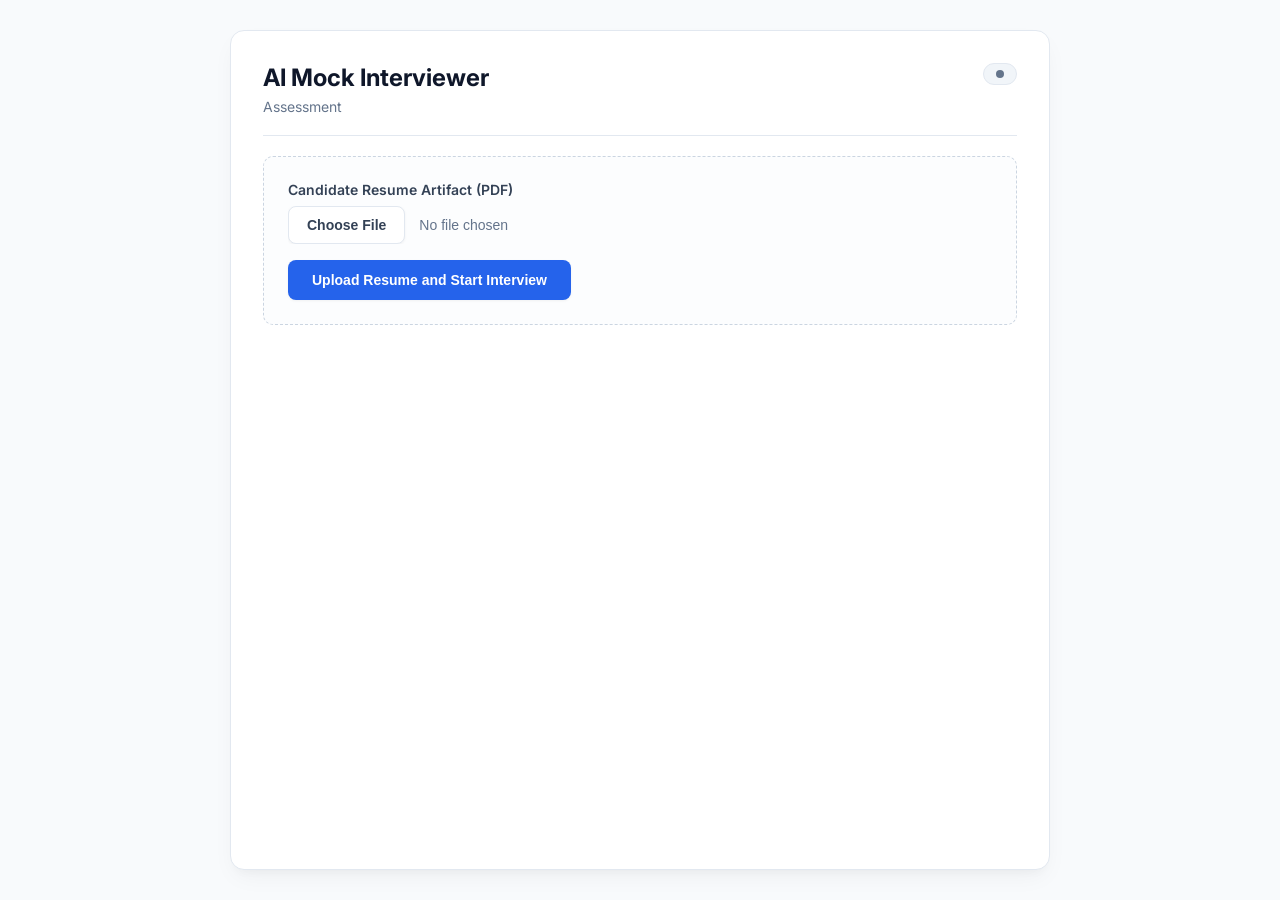
==== commit 9cb96d7d: "clean up layout by removing redundant box sections" ====
--- a/index.html
+++ b/index.html
@@ -9,7 +9,9 @@
     <!-- Google Fonts -->
     <link rel="preconnect" href="https://fonts.googleapis.com">
     <link rel="preconnect" href="https://fonts.gstatic.com" crossorigin>
-    <link href="https://fonts.googleapis.com/css2?family=Inter:wght@400;500;600;700&family=JetBrains+Mono:wght@400;500&display=swap" rel="stylesheet">
+    <link
+        href="https://fonts.googleapis.com/css2?family=Inter:wght@400;500;600;700&family=JetBrains+Mono:wght@400;500&display=swap"
+        rel="stylesheet">
 
     <!-- Stylesheet -->
     <link rel="stylesheet" href="/static/style.css">
@@ -22,20 +24,21 @@
         <header class="header">
             <div class="header-content">
                 <h1>
-                    <span>🎙️ AI Mock Interviewer</span>
+                    <span>AI Mock Interviewer</span>
                 </h1>
-                <div class="subtitle">Stateful technical engineering assessment powered by Gemini &amp; Redis context engineering.</div>
+                <div class="subtitle">Assessment</div>
             </div>
             <div id="connection-pill" class="status-pill">
                 <span class="status-dot"></span>
-                <span id="connection-text">Standby</span>
+
             </div>
         </header>
 
         <!-- Alert Notification Box -->
         <div id="alert-box" class="alert error" style="display: none;">
             <span id="alert-message"></span>
-            <button type="button" class="btn-secondary" onclick="hideAlert()" style="padding: 2px 8px; font-size: 11px;">Dismiss</button>
+            <button type="button" class="btn-secondary" onclick="hideAlert()"
+                style="padding: 2px 8px; font-size: 11px;">Dismiss</button>
         </div>
 
         <!-- Setup Step Section -->
@@ -55,22 +58,17 @@
         <!-- Structured Profile Summary (Revealed after upload) -->
         <div id="profile-preview">
             <div class="profile-title">
-                <span>📄 Extracted Resume Profile</span>
-                <span id="profile-status-badge" class="badge" style="background:#e0f2fe; color:#0369a1; border-color:#bae6fd;">Redis Context Saved</span>
+                <span>Extracted Resume Profile</span>
             </div>
             <div id="profile-summary" class="profile-summary"></div>
-            <div style="font-size: 12px; font-weight: 600; color: #475569; margin-bottom: 4px;">Identified Key Skills:</div>
+            <div style="font-size: 12px; font-weight: 600; color: #475569; margin-bottom: 4px;">Identified Key Skills:
+            </div>
             <div id="profile-skills" class="skills-container"></div>
         </div>
 
         <!-- Active Chat Terminal -->
         <div id="chat-section">
-            <div class="session-info">
-                <div class="session-meta">
-                    <strong>Active Interview</strong>
-                    <span>Session: <span id="session-id-display" class="badge">--</span></span>
-                    <span>Persona: <strong>Senior Engineering Manager</strong></span>
-                </div>
+            <div class="session-actions">
                 <button type="button" class="btn-secondary" onclick="resetInterviewSession()">New Session</button>
             </div>
 
@@ -81,22 +79,20 @@
 
             <!-- Input Bar -->
             <div class="input-bar">
-                <textarea 
-                    id="user-input" 
-                    class="chat-input" 
-                    placeholder="Type your response to the interviewer... (Press Enter to send, Shift+Enter for newline)"
-                    rows="1"
-                    onkeydown="handleInputKeydown(event)"
-                    oninput="autoResizeTextarea(this)"></textarea>
+                <textarea id="user-input" class="chat-input"
+                    placeholder="Type your response to the Interviewer... (Press Enter to send, Shift+Enter for newline)"
+                    rows="1" onkeydown="handleInputKeydown(event)" oninput="autoResizeTextarea(this)"></textarea>
                 <button type="button" class="btn-send" id="send-btn" onclick="sendMessage()">
                     <span>Send</span>
-                    <svg width="16" height="16" viewBox="0 0 24 24" fill="none" stroke="currentColor" stroke-width="2" stroke-linecap="round" stroke-linejoin="round">
+                    <svg width="16" height="16" viewBox="0 0 24 24" fill="none" stroke="currentColor" stroke-width="2"
+                        stroke-linecap="round" stroke-linejoin="round">
                         <line x1="22" y1="2" x2="11" y2="13"></line>
                         <polygon points="22 2 15 22 11 13 2 9 22 2"></polygon>
                     </svg>
                 </button>
             </div>
-            <div class="hint">Press <strong>Enter</strong> to submit your response. <strong>Shift + Enter</strong> adds a line break.</div>
+            <div class="hint">Press <strong>Enter</strong> to submit your response. <strong>Shift + Enter</strong> adds
+                a line break.</div>
         </div>
     </div>
 
--- a/static/style.css
+++ b/static/style.css
@@ -313,33 +313,10 @@
     gap: 14px;
 }
 
-.session-info {
-    display: flex;
-    justify-content: space-between;
-    align-items: center;
-    font-size: 12.5px;
-    color: #475569;
-    background-color: var(--primary-light);
-    border: 1px solid var(--primary-border);
-    padding: 10px 14px;
-    border-radius: var(--radius-md);
-}
-
-.session-meta {
-    display: flex;
-    align-items: center;
-    gap: 12px;
-    flex-wrap: wrap;
-}
-
-.badge {
-    background: #ffffff;
-    border: 1px solid #bfdbfe;
-    padding: 3px 8px;
-    border-radius: 4px;
-    font-family: 'JetBrains Mono', monospace;
-    font-size: 11.5px;
-    color: #1e40af;
+.session-actions {
+    display: flex;
+    justify-content: flex-end;
+    align-items: center;
 }
 
 /* --- Chat Message Log --- */
@@ -358,8 +335,7 @@
 
 .message-row {
     display: flex;
-    gap: 12px;
-    max-width: 88%;
+    max-width: 82%;
     animation: fadeIn 0.25s ease-out;
 }
 
@@ -376,42 +352,18 @@
 
 .message-row.user {
     align-self: flex-end;
-    flex-direction: row-reverse;
 }
 
 .message-row.ai {
     align-self: flex-start;
 }
 
-/* --- Avatars --- */
-.avatar {
-    width: 34px;
-    height: 34px;
-    border-radius: 50%;
-    display: flex;
-    align-items: center;
-    justify-content: center;
-    font-size: 13px;
-    font-weight: 700;
-    flex-shrink: 0;
-}
-
-.avatar.ai-avatar {
-    background: linear-gradient(135deg, #1e3a8a, #2563eb);
-    color: #ffffff;
-    box-shadow: 0 2px 6px rgba(37, 99, 235, 0.25);
-}
-
-.avatar.user-avatar {
-    background: #e2e8f0;
-    color: #334155;
-}
-
 /* --- Message Bubbles --- */
 .message-content {
     display: flex;
     flex-direction: column;
     gap: 4px;
+    width: 100%;
 }
 
 .message-sender {
